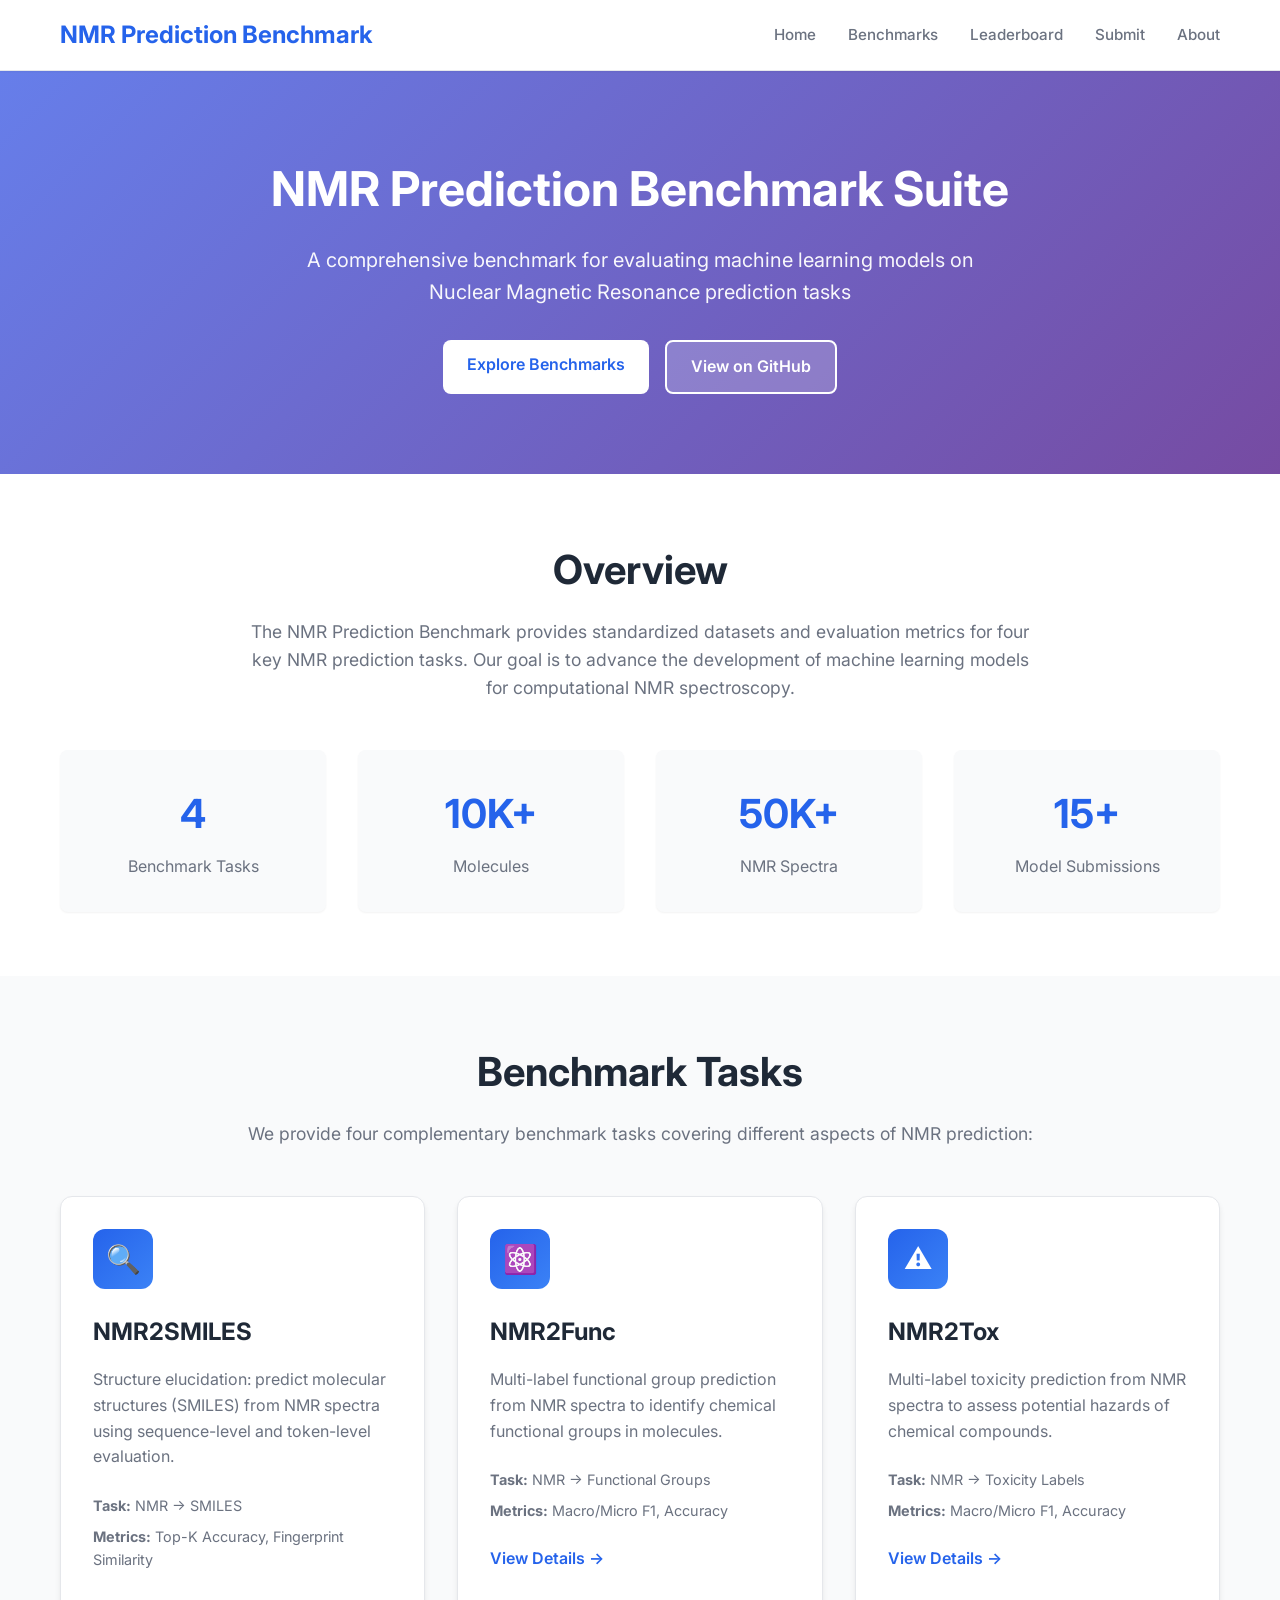
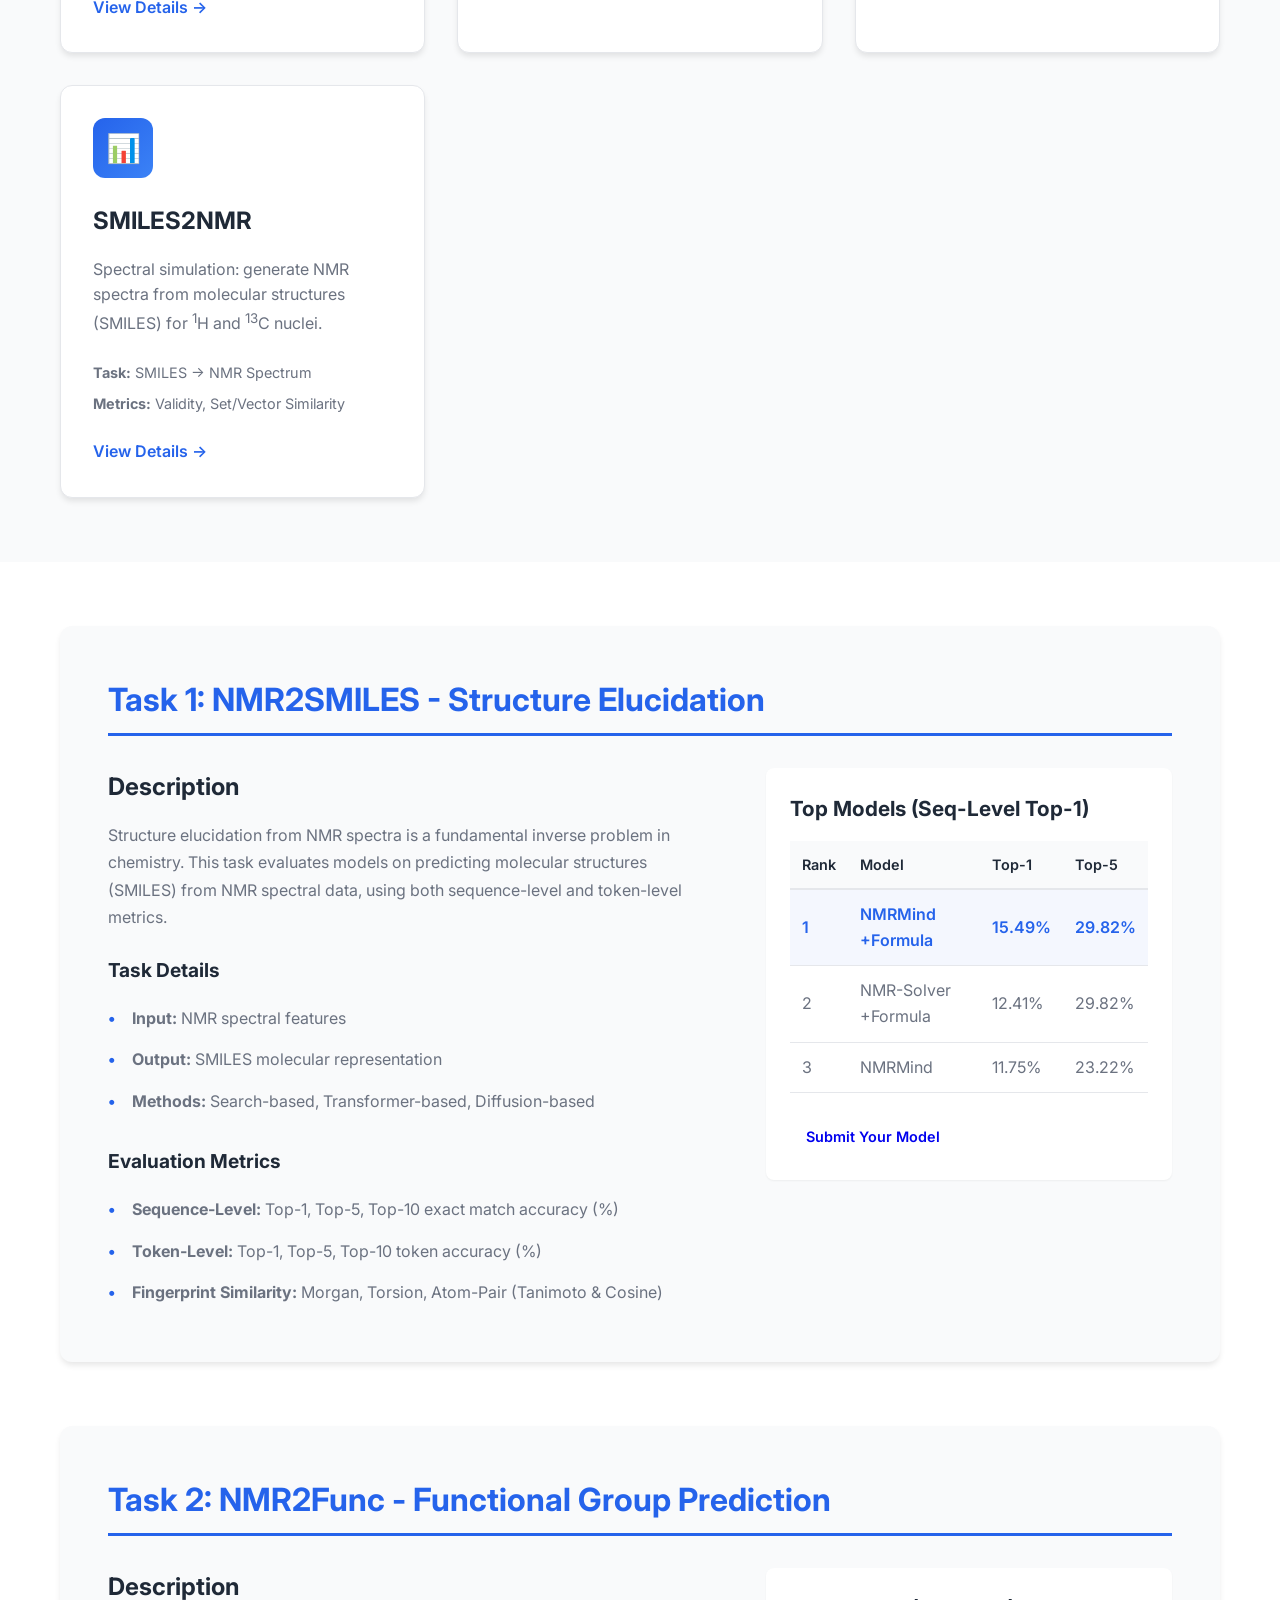
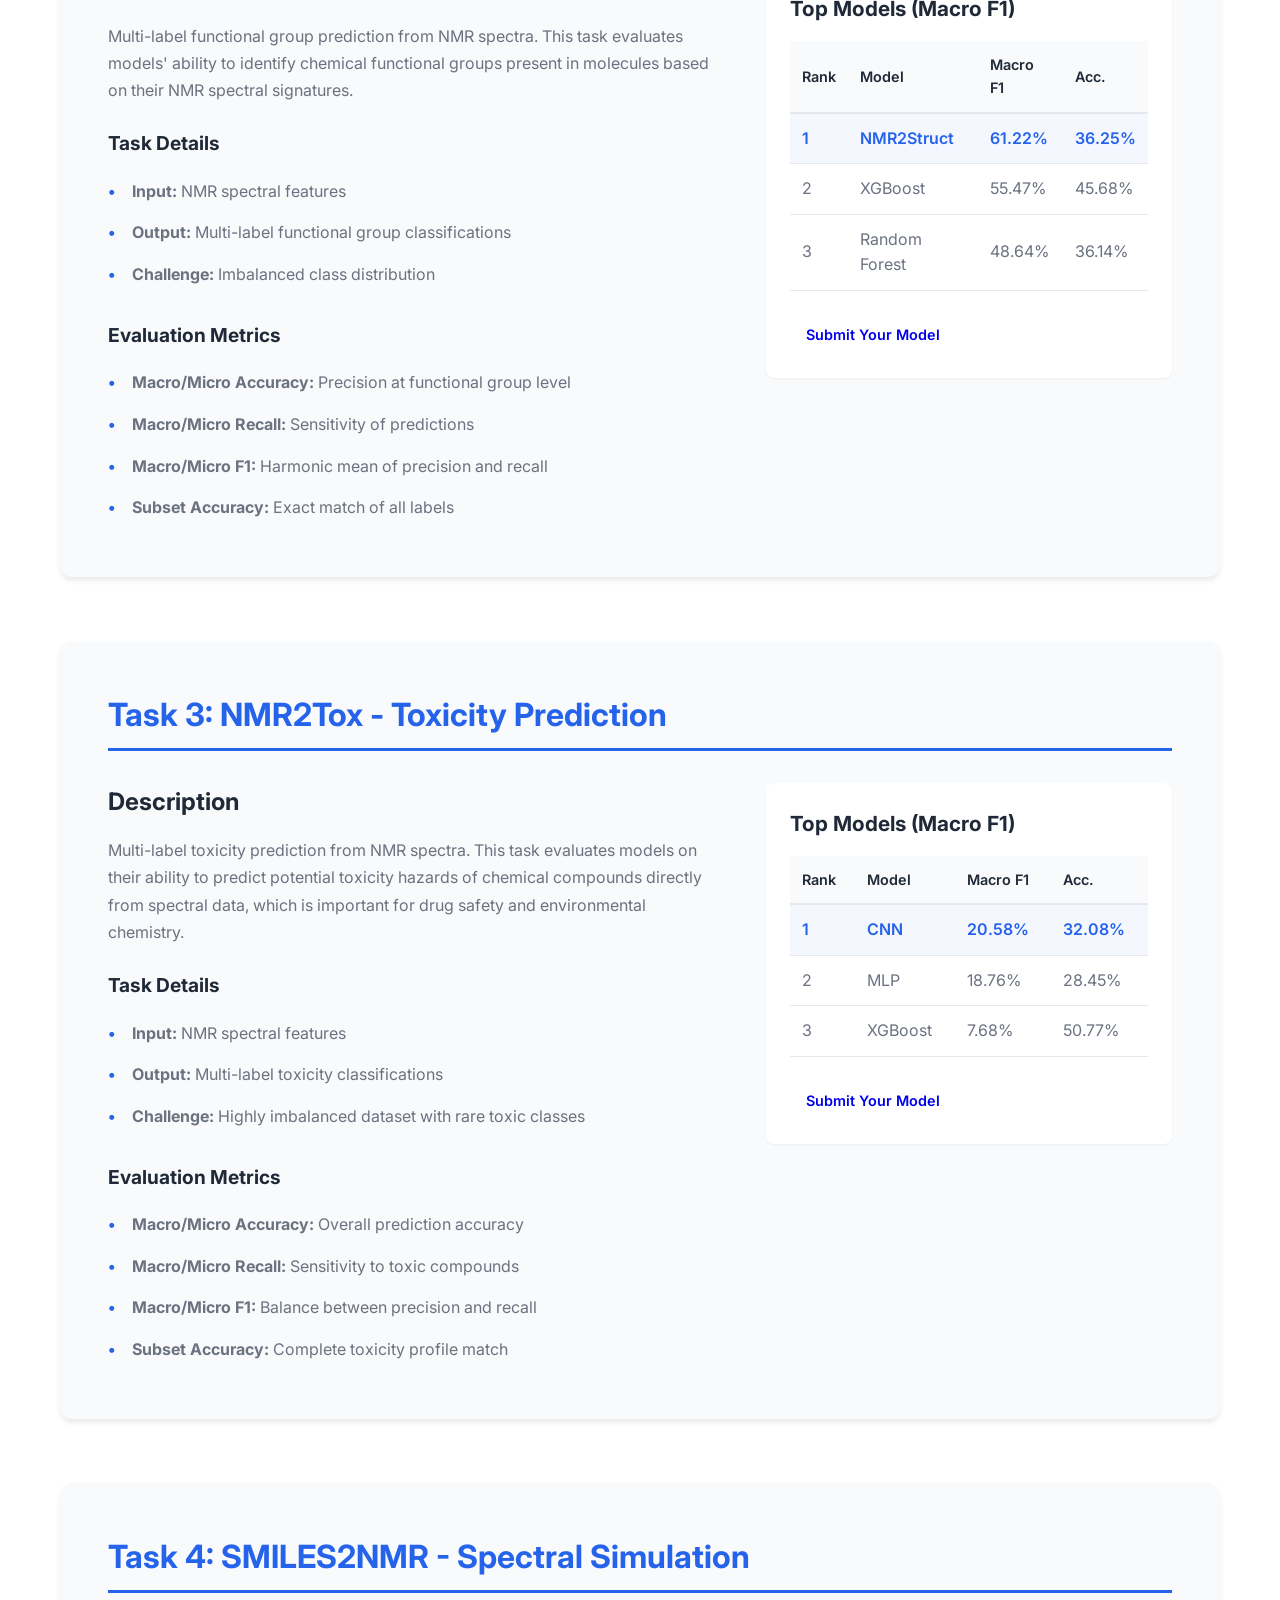
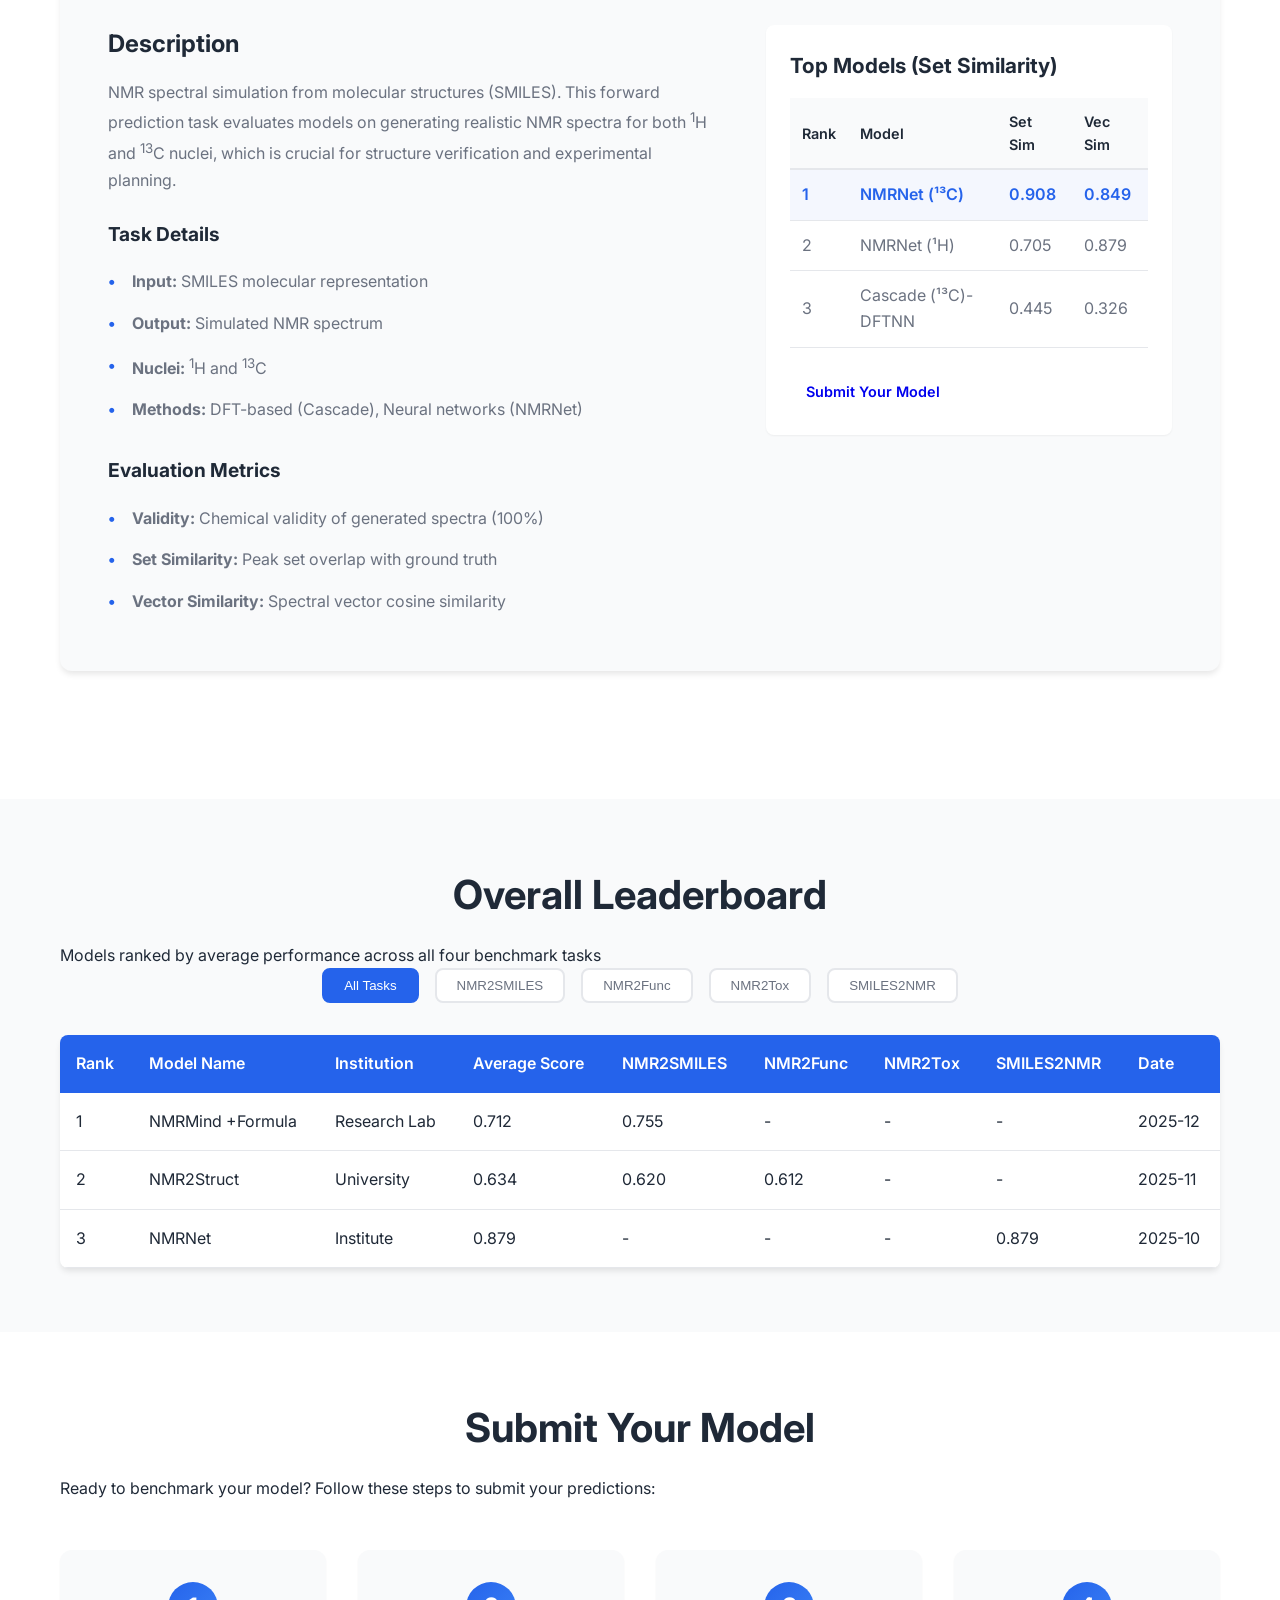
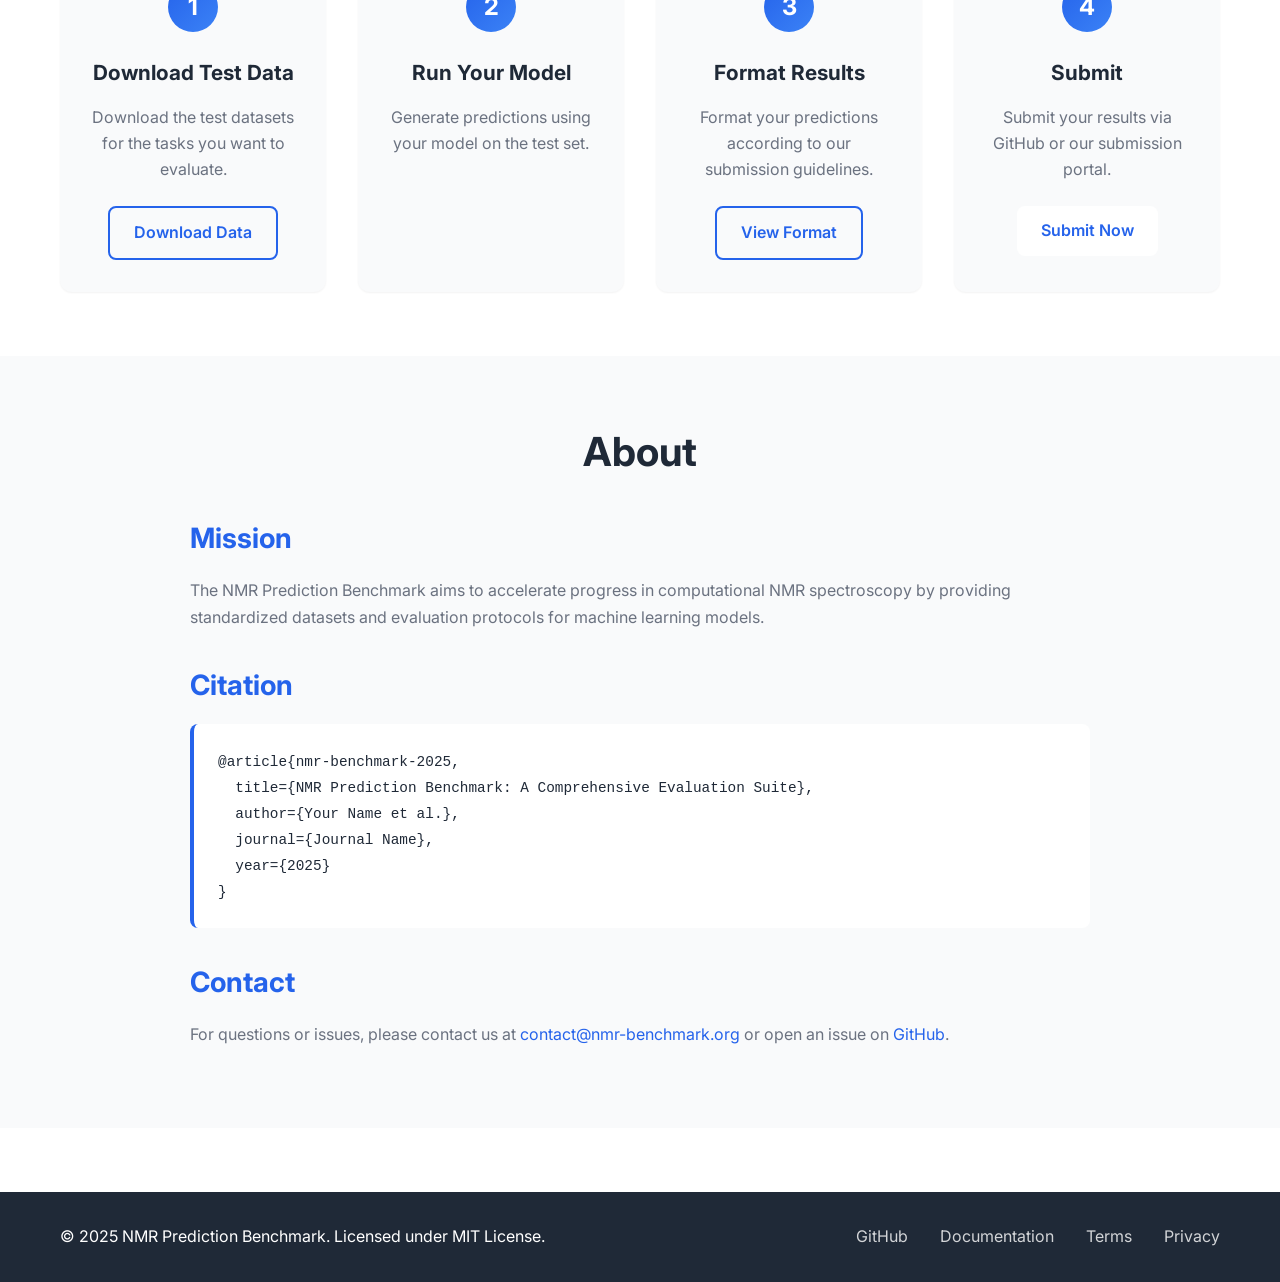
==== index.html @ 6e72928b "Initial commit: NMR Prediction Benchmark website" ====
<!DOCTYPE html>
<html lang="en">
<head>
    <meta charset="UTF-8">
    <meta name="viewport" content="width=device-width, initial-scale=1.0">
    <title>NMR Prediction Benchmark</title>
    <link rel="stylesheet" href="css/style.css">
    <link href="https://fonts.googleapis.com/css2?family=Inter:wght@300;400;500;600;700&display=swap" rel="stylesheet">
</head>
<body>
    <!-- Header -->
    <header class="header">
        <div class="container">
            <div class="logo">
                <h1>NMR Prediction Benchmark</h1>
            </div>
            <nav class="nav">
                <a href="#home">Home</a>
                <a href="#benchmarks">Benchmarks</a>
                <a href="#leaderboard">Leaderboard</a>
                <a href="#submit">Submit</a>
                <a href="#about">About</a>
            </nav>
        </div>
    </header>

    <!-- Hero Section -->
    <section class="hero" id="home">
        <div class="container">
            <h1 class="hero-title">NMR Prediction Benchmark Suite</h1>
            <p class="hero-subtitle">A comprehensive benchmark for evaluating machine learning models on Nuclear Magnetic Resonance prediction tasks</p>
            <div class="hero-buttons">
                <a href="#benchmarks" class="btn btn-primary">Explore Benchmarks</a>
                <a href="https://github.com/yourusername/nmr-prediction-benchmark" class="btn btn-secondary" target="_blank">View on GitHub</a>
            </div>
        </div>
    </section>

    <!-- Overview Section -->
    <section class="overview">
        <div class="container">
            <h2>Overview</h2>
            <p>The NMR Prediction Benchmark provides standardized datasets and evaluation metrics for four key NMR prediction tasks. Our goal is to advance the development of machine learning models for computational NMR spectroscopy.</p>

            <div class="stats">
                <div class="stat-item">
                    <h3>4</h3>
                    <p>Benchmark Tasks</p>
                </div>
                <div class="stat-item">
                    <h3>10K+</h3>
                    <p>Molecules</p>
                </div>
                <div class="stat-item">
                    <h3>50K+</h3>
                    <p>NMR Spectra</p>
                </div>
                <div class="stat-item">
                    <h3>15+</h3>
                    <p>Model Submissions</p>
                </div>
            </div>
        </div>
    </section>

    <!-- Benchmarks Section -->
    <section class="benchmarks" id="benchmarks">
        <div class="container">
            <h2>Benchmark Tasks</h2>
            <p class="section-intro">We provide four complementary benchmark tasks covering different aspects of NMR prediction:</p>

            <div class="benchmark-grid">
                <!-- Task 1: NMR2SMILES - Structure Elucidation -->
                <div class="benchmark-card">
                    <div class="benchmark-icon">
                        <span>🔍</span>
                    </div>
                    <h3>NMR2SMILES</h3>
                    <p class="benchmark-desc">Structure elucidation: predict molecular structures (SMILES) from NMR spectra using sequence-level and token-level evaluation.</p>
                    <div class="benchmark-stats">
                        <span><strong>Task:</strong> NMR → SMILES</span>
                        <span><strong>Metrics:</strong> Top-K Accuracy, Fingerprint Similarity</span>
                    </div>
                    <a href="#task1" class="benchmark-link">View Details →</a>
                </div>

                <!-- Task 2: NMR2Func - Functional Group Prediction -->
                <div class="benchmark-card">
                    <div class="benchmark-icon">
                        <span>⚛️</span>
                    </div>
                    <h3>NMR2Func</h3>
                    <p class="benchmark-desc">Multi-label functional group prediction from NMR spectra to identify chemical functional groups in molecules.</p>
                    <div class="benchmark-stats">
                        <span><strong>Task:</strong> NMR → Functional Groups</span>
                        <span><strong>Metrics:</strong> Macro/Micro F1, Accuracy</span>
                    </div>
                    <a href="#task2" class="benchmark-link">View Details →</a>
                </div>

                <!-- Task 3: NMR2Tox - Toxicity Prediction -->
                <div class="benchmark-card">
                    <div class="benchmark-icon">
                        <span>⚠️</span>
                    </div>
                    <h3>NMR2Tox</h3>
                    <p class="benchmark-desc">Multi-label toxicity prediction from NMR spectra to assess potential hazards of chemical compounds.</p>
                    <div class="benchmark-stats">
                        <span><strong>Task:</strong> NMR → Toxicity Labels</span>
                        <span><strong>Metrics:</strong> Macro/Micro F1, Accuracy</span>
                    </div>
                    <a href="#task3" class="benchmark-link">View Details →</a>
                </div>

                <!-- Task 4: SMILES2NMR - Spectrum Simulation -->
                <div class="benchmark-card">
                    <div class="benchmark-icon">
                        <span>📊</span>
                    </div>
                    <h3>SMILES2NMR</h3>
                    <p class="benchmark-desc">Spectral simulation: generate NMR spectra from molecular structures (SMILES) for <sup>1</sup>H and <sup>13</sup>C nuclei.</p>
                    <div class="benchmark-stats">
                        <span><strong>Task:</strong> SMILES → NMR Spectrum</span>
                        <span><strong>Metrics:</strong> Validity, Set/Vector Similarity</span>
                    </div>
                    <a href="#task4" class="benchmark-link">View Details →</a>
                </div>
            </div>
        </div>
    </section>

    <!-- Detailed Task Sections -->
    <section class="task-details">
        <div class="container">
            <!-- Task 1 Details: NMR2SMILES -->
            <div class="task-detail" id="task1">
                <h2>Task 1: NMR2SMILES - Structure Elucidation</h2>
                <div class="task-content">
                    <div class="task-description">
                        <h3>Description</h3>
                        <p>Structure elucidation from NMR spectra is a fundamental inverse problem in chemistry. This task evaluates models on predicting molecular structures (SMILES) from NMR spectral data, using both sequence-level and token-level metrics.</p>

                        <h4>Task Details</h4>
                        <ul>
                            <li><strong>Input:</strong> NMR spectral features</li>
                            <li><strong>Output:</strong> SMILES molecular representation</li>
                            <li><strong>Methods:</strong> Search-based, Transformer-based, Diffusion-based</li>
                        </ul>

                        <h4>Evaluation Metrics</h4>
                        <ul>
                            <li><strong>Sequence-Level:</strong> Top-1, Top-5, Top-10 exact match accuracy (%)</li>
                            <li><strong>Token-Level:</strong> Top-1, Top-5, Top-10 token accuracy (%)</li>
                            <li><strong>Fingerprint Similarity:</strong> Morgan, Torsion, Atom-Pair (Tanimoto & Cosine)</li>
                        </ul>
                    </div>
                    <div class="task-leaderboard">
                        <h3>Top Models (Seq-Level Top-1)</h3>
                        <table class="leaderboard-table">
                            <thead>
                                <tr>
                                    <th>Rank</th>
                                    <th>Model</th>
                                    <th>Top-1</th>
                                    <th>Top-5</th>
                                </tr>
                            </thead>
                            <tbody>
                                <tr>
                                    <td>1</td>
                                    <td>NMRMind +Formula</td>
                                    <td>15.49%</td>
                                    <td>29.82%</td>
                                </tr>
                                <tr>
                                    <td>2</td>
                                    <td>NMR-Solver +Formula</td>
                                    <td>12.41%</td>
                                    <td>29.82%</td>
                                </tr>
                                <tr>
                                    <td>3</td>
                                    <td>NMRMind</td>
                                    <td>11.75%</td>
                                    <td>23.22%</td>
                                </tr>
                            </tbody>
                        </table>
                        <a href="#submit" class="btn btn-small">Submit Your Model</a>
                    </div>
                </div>
            </div>

            <!-- Task 2 Details: NMR2Func -->
            <div class="task-detail" id="task2">
                <h2>Task 2: NMR2Func - Functional Group Prediction</h2>
                <div class="task-content">
                    <div class="task-description">
                        <h3>Description</h3>
                        <p>Multi-label functional group prediction from NMR spectra. This task evaluates models' ability to identify chemical functional groups present in molecules based on their NMR spectral signatures.</p>

                        <h4>Task Details</h4>
                        <ul>
                            <li><strong>Input:</strong> NMR spectral features</li>
                            <li><strong>Output:</strong> Multi-label functional group classifications</li>
                            <li><strong>Challenge:</strong> Imbalanced class distribution</li>
                        </ul>

                        <h4>Evaluation Metrics</h4>
                        <ul>
                            <li><strong>Macro/Micro Accuracy:</strong> Precision at functional group level</li>
                            <li><strong>Macro/Micro Recall:</strong> Sensitivity of predictions</li>
                            <li><strong>Macro/Micro F1:</strong> Harmonic mean of precision and recall</li>
                            <li><strong>Subset Accuracy:</strong> Exact match of all labels</li>
                        </ul>
                    </div>
                    <div class="task-leaderboard">
                        <h3>Top Models (Macro F1)</h3>
                        <table class="leaderboard-table">
                            <thead>
                                <tr>
                                    <th>Rank</th>
                                    <th>Model</th>
                                    <th>Macro F1</th>
                                    <th>Acc.</th>
                                </tr>
                            </thead>
                            <tbody>
                                <tr>
                                    <td>1</td>
                                    <td>NMR2Struct</td>
                                    <td>61.22%</td>
                                    <td>36.25%</td>
                                </tr>
                                <tr>
                                    <td>2</td>
                                    <td>XGBoost</td>
                                    <td>55.47%</td>
                                    <td>45.68%</td>
                                </tr>
                                <tr>
                                    <td>3</td>
                                    <td>Random Forest</td>
                                    <td>48.64%</td>
                                    <td>36.14%</td>
                                </tr>
                            </tbody>
                        </table>
                        <a href="#submit" class="btn btn-small">Submit Your Model</a>
                    </div>
                </div>
            </div>

            <!-- Task 3 Details: NMR2Tox -->
            <div class="task-detail" id="task3">
                <h2>Task 3: NMR2Tox - Toxicity Prediction</h2>
                <div class="task-content">
                    <div class="task-description">
                        <h3>Description</h3>
                        <p>Multi-label toxicity prediction from NMR spectra. This task evaluates models on their ability to predict potential toxicity hazards of chemical compounds directly from spectral data, which is important for drug safety and environmental chemistry.</p>

                        <h4>Task Details</h4>
                        <ul>
                            <li><strong>Input:</strong> NMR spectral features</li>
                            <li><strong>Output:</strong> Multi-label toxicity classifications</li>
                            <li><strong>Challenge:</strong> Highly imbalanced dataset with rare toxic classes</li>
                        </ul>

                        <h4>Evaluation Metrics</h4>
                        <ul>
                            <li><strong>Macro/Micro Accuracy:</strong> Overall prediction accuracy</li>
                            <li><strong>Macro/Micro Recall:</strong> Sensitivity to toxic compounds</li>
                            <li><strong>Macro/Micro F1:</strong> Balance between precision and recall</li>
                            <li><strong>Subset Accuracy:</strong> Complete toxicity profile match</li>
                        </ul>
                    </div>
                    <div class="task-leaderboard">
                        <h3>Top Models (Macro F1)</h3>
                        <table class="leaderboard-table">
                            <thead>
                                <tr>
                                    <th>Rank</th>
                                    <th>Model</th>
                                    <th>Macro F1</th>
                                    <th>Acc.</th>
                                </tr>
                            </thead>
                            <tbody>
                                <tr>
                                    <td>1</td>
                                    <td>CNN</td>
                                    <td>20.58%</td>
                                    <td>32.08%</td>
                                </tr>
                                <tr>
                                    <td>2</td>
                                    <td>MLP</td>
                                    <td>18.76%</td>
                                    <td>28.45%</td>
                                </tr>
                                <tr>
                                    <td>3</td>
                                    <td>XGBoost</td>
                                    <td>7.68%</td>
                                    <td>50.77%</td>
                                </tr>
                            </tbody>
                        </table>
                        <a href="#submit" class="btn btn-small">Submit Your Model</a>
                    </div>
                </div>
            </div>

            <!-- Task 4 Details: SMILES2NMR -->
            <div class="task-detail" id="task4">
                <h2>Task 4: SMILES2NMR - Spectral Simulation</h2>
                <div class="task-content">
                    <div class="task-description">
                        <h3>Description</h3>
                        <p>NMR spectral simulation from molecular structures (SMILES). This forward prediction task evaluates models on generating realistic NMR spectra for both <sup>1</sup>H and <sup>13</sup>C nuclei, which is crucial for structure verification and experimental planning.</p>

                        <h4>Task Details</h4>
                        <ul>
                            <li><strong>Input:</strong> SMILES molecular representation</li>
                            <li><strong>Output:</strong> Simulated NMR spectrum</li>
                            <li><strong>Nuclei:</strong> <sup>1</sup>H and <sup>13</sup>C</li>
                            <li><strong>Methods:</strong> DFT-based (Cascade), Neural networks (NMRNet)</li>
                        </ul>

                        <h4>Evaluation Metrics</h4>
                        <ul>
                            <li><strong>Validity:</strong> Chemical validity of generated spectra (100%)</li>
                            <li><strong>Set Similarity:</strong> Peak set overlap with ground truth</li>
                            <li><strong>Vector Similarity:</strong> Spectral vector cosine similarity</li>
                        </ul>
                    </div>
                    <div class="task-leaderboard">
                        <h3>Top Models (Set Similarity)</h3>
                        <table class="leaderboard-table">
                            <thead>
                                <tr>
                                    <th>Rank</th>
                                    <th>Model</th>
                                    <th>Set Sim</th>
                                    <th>Vec Sim</th>
                                </tr>
                            </thead>
                            <tbody>
                                <tr>
                                    <td>1</td>
                                    <td>NMRNet (¹³C)</td>
                                    <td>0.908</td>
                                    <td>0.849</td>
                                </tr>
                                <tr>
                                    <td>2</td>
                                    <td>NMRNet (¹H)</td>
                                    <td>0.705</td>
                                    <td>0.879</td>
                                </tr>
                                <tr>
                                    <td>3</td>
                                    <td>Cascade (¹³C)-DFTNN</td>
                                    <td>0.445</td>
                                    <td>0.326</td>
                                </tr>
                            </tbody>
                        </table>
                        <a href="#submit" class="btn btn-small">Submit Your Model</a>
                    </div>
                </div>
            </div>
        </div>
    </section>

    <!-- Leaderboard Section -->
    <section class="leaderboard-section" id="leaderboard">
        <div class="container">
            <h2>Overall Leaderboard</h2>
            <p>Models ranked by average performance across all four benchmark tasks</p>

            <div class="leaderboard-filters">
                <button class="filter-btn active" data-filter="all">All Tasks</button>
                <button class="filter-btn" data-filter="task1">NMR2SMILES</button>
                <button class="filter-btn" data-filter="task2">NMR2Func</button>
                <button class="filter-btn" data-filter="task3">NMR2Tox</button>
                <button class="filter-btn" data-filter="task4">SMILES2NMR</button>
            </div>

            <table class="leaderboard-table-full">
                <thead>
                    <tr>
                        <th>Rank</th>
                        <th>Model Name</th>
                        <th>Institution</th>
                        <th>Average Score</th>
                        <th>NMR2SMILES</th>
                        <th>NMR2Func</th>
                        <th>NMR2Tox</th>
                        <th>SMILES2NMR</th>
                        <th>Date</th>
                    </tr>
                </thead>
                <tbody>
                    <tr>
                        <td>1</td>
                        <td>NMRMind +Formula</td>
                        <td>Research Lab</td>
                        <td>0.712</td>
                        <td>0.755</td>
                        <td>-</td>
                        <td>-</td>
                        <td>-</td>
                        <td>2025-12</td>
                    </tr>
                    <tr>
                        <td>2</td>
                        <td>NMR2Struct</td>
                        <td>University</td>
                        <td>0.634</td>
                        <td>0.620</td>
                        <td>0.612</td>
                        <td>-</td>
                        <td>-</td>
                        <td>2025-11</td>
                    </tr>
                    <tr>
                        <td>3</td>
                        <td>NMRNet</td>
                        <td>Institute</td>
                        <td>0.879</td>
                        <td>-</td>
                        <td>-</td>
                        <td>-</td>
                        <td>0.879</td>
                        <td>2025-10</td>
                    </tr>
                </tbody>
            </table>
        </div>
    </section>

    <!-- Submit Section -->
    <section class="submit-section" id="submit">
        <div class="container">
            <h2>Submit Your Model</h2>
            <p>Ready to benchmark your model? Follow these steps to submit your predictions:</p>

            <div class="submit-steps">
                <div class="step">
                    <div class="step-number">1</div>
                    <h3>Download Test Data</h3>
                    <p>Download the test datasets for the tasks you want to evaluate.</p>
                    <a href="#" class="btn btn-outline">Download Data</a>
                </div>
                <div class="step">
                    <div class="step-number">2</div>
                    <h3>Run Your Model</h3>
                    <p>Generate predictions using your model on the test set.</p>
                </div>
                <div class="step">
                    <div class="step-number">3</div>
                    <h3>Format Results</h3>
                    <p>Format your predictions according to our submission guidelines.</p>
                    <a href="#" class="btn btn-outline">View Format</a>
                </div>
                <div class="step">
                    <div class="step-number">4</div>
                    <h3>Submit</h3>
                    <p>Submit your results via GitHub or our submission portal.</p>
                    <a href="#" class="btn btn-primary">Submit Now</a>
                </div>
            </div>
        </div>
    </section>

    <!-- About Section -->
    <section class="about-section" id="about">
        <div class="container">
            <h2>About</h2>
            <div class="about-content">
                <div class="about-text">
                    <h3>Mission</h3>
                    <p>The NMR Prediction Benchmark aims to accelerate progress in computational NMR spectroscopy by providing standardized datasets and evaluation protocols for machine learning models.</p>

                    <h3>Citation</h3>
                    <div class="citation-box">
                        <code>
@article{nmr-benchmark-2025,<br>
&nbsp;&nbsp;title={NMR Prediction Benchmark: A Comprehensive Evaluation Suite},<br>
&nbsp;&nbsp;author={Your Name et al.},<br>
&nbsp;&nbsp;journal={Journal Name},<br>
&nbsp;&nbsp;year={2025}<br>
}
                        </code>
                    </div>

                    <h3>Contact</h3>
                    <p>For questions or issues, please contact us at <a href="mailto:contact@nmr-benchmark.org">contact@nmr-benchmark.org</a> or open an issue on <a href="https://github.com/yourusername/nmr-prediction-benchmark" target="_blank">GitHub</a>.</p>
                </div>
            </div>
        </div>
    </section>

    <!-- Footer -->
    <footer class="footer">
        <div class="container">
            <p>&copy; 2025 NMR Prediction Benchmark. Licensed under MIT License.</p>
            <div class="footer-links">
                <a href="https://github.com/yourusername/nmr-prediction-benchmark" target="_blank">GitHub</a>
                <a href="#">Documentation</a>
                <a href="#">Terms</a>
                <a href="#">Privacy</a>
            </div>
        </div>
    </footer>

    <script src="js/main.js"></script>
</body>
</html>
---- css/style.css ----
/* Reset and Base Styles */
* {
    margin: 0;
    padding: 0;
    box-sizing: border-box;
}

:root {
    --primary-color: #2563eb;
    --secondary-color: #1e40af;
    --accent-color: #3b82f6;
    --text-primary: #1f2937;
    --text-secondary: #6b7280;
    --background: #ffffff;
    --background-alt: #f9fafb;
    --border-color: #e5e7eb;
    --success-color: #10b981;
    --shadow-sm: 0 1px 2px 0 rgba(0, 0, 0, 0.05);
    --shadow-md: 0 4px 6px -1px rgba(0, 0, 0, 0.1);
    --shadow-lg: 0 10px 15px -3px rgba(0, 0, 0, 0.1);
    --shadow-xl: 0 20px 25px -5px rgba(0, 0, 0, 0.1);
}

body {
    font-family: 'Inter', -apple-system, BlinkMacSystemFont, 'Segoe UI', Roboto, sans-serif;
    line-height: 1.6;
    color: var(--text-primary);
    background-color: var(--background);
}

.container {
    max-width: 1200px;
    margin: 0 auto;
    padding: 0 20px;
}

/* Header */
.header {
    background-color: var(--background);
    border-bottom: 1px solid var(--border-color);
    position: sticky;
    top: 0;
    z-index: 1000;
    box-shadow: var(--shadow-sm);
}

.header .container {
    display: flex;
    justify-content: space-between;
    align-items: center;
    padding: 1rem 20px;
}

.logo h1 {
    font-size: 1.5rem;
    font-weight: 700;
    color: var(--primary-color);
}

.nav {
    display: flex;
    gap: 2rem;
}

.nav a {
    text-decoration: none;
    color: var(--text-secondary);
    font-weight: 500;
    transition: color 0.3s ease;
    font-size: 0.95rem;
}

.nav a:hover {
    color: var(--primary-color);
}

/* Hero Section */
.hero {
    background: linear-gradient(135deg, #667eea 0%, #764ba2 100%);
    color: white;
    padding: 5rem 0;
    text-align: center;
}

.hero-title {
    font-size: 3rem;
    font-weight: 700;
    margin-bottom: 1rem;
}

.hero-subtitle {
    font-size: 1.25rem;
    margin-bottom: 2rem;
    opacity: 0.95;
    max-width: 700px;
    margin-left: auto;
    margin-right: auto;
}

.hero-buttons {
    display: flex;
    gap: 1rem;
    justify-content: center;
}

/* Buttons */
.btn {
    display: inline-block;
    padding: 0.75rem 1.5rem;
    border-radius: 0.5rem;
    text-decoration: none;
    font-weight: 600;
    transition: all 0.3s ease;
    cursor: pointer;
    border: none;
    font-size: 1rem;
}

.btn-primary {
    background-color: white;
    color: var(--primary-color);
}

.btn-primary:hover {
    transform: translateY(-2px);
    box-shadow: var(--shadow-lg);
}

.btn-secondary {
    background-color: rgba(255, 255, 255, 0.2);
    color: white;
    border: 2px solid white;
}

.btn-secondary:hover {
    background-color: rgba(255, 255, 255, 0.3);
}

.btn-outline {
    background-color: transparent;
    color: var(--primary-color);
    border: 2px solid var(--primary-color);
}

.btn-outline:hover {
    background-color: var(--primary-color);
    color: white;
}

.btn-small {
    padding: 0.5rem 1rem;
    font-size: 0.9rem;
}

/* Overview Section */
.overview {
    padding: 4rem 0;
    background-color: var(--background);
}

.overview h2 {
    font-size: 2.5rem;
    margin-bottom: 1rem;
    text-align: center;
}

.overview p {
    text-align: center;
    color: var(--text-secondary);
    max-width: 800px;
    margin: 0 auto 3rem;
    font-size: 1.1rem;
}

.stats {
    display: grid;
    grid-template-columns: repeat(auto-fit, minmax(200px, 1fr));
    gap: 2rem;
    margin-top: 3rem;
}

.stat-item {
    text-align: center;
    padding: 2rem;
    background-color: var(--background-alt);
    border-radius: 0.5rem;
    box-shadow: var(--shadow-sm);
    transition: transform 0.3s ease;
}

.stat-item:hover {
    transform: translateY(-5px);
    box-shadow: var(--shadow-md);
}

.stat-item h3 {
    font-size: 2.5rem;
    color: var(--primary-color);
    margin-bottom: 0.5rem;
}

.stat-item p {
    color: var(--text-secondary);
    font-size: 1rem;
    margin: 0;
}

/* Benchmarks Section */
.benchmarks {
    padding: 4rem 0;
    background-color: var(--background-alt);
}

.benchmarks h2 {
    font-size: 2.5rem;
    margin-bottom: 1rem;
    text-align: center;
}

.section-intro {
    text-align: center;
    color: var(--text-secondary);
    max-width: 800px;
    margin: 0 auto 3rem;
    font-size: 1.1rem;
}

.benchmark-grid {
    display: grid;
    grid-template-columns: repeat(auto-fit, minmax(280px, 1fr));
    gap: 2rem;
    margin-top: 3rem;
}

.benchmark-card {
    background-color: var(--background);
    padding: 2rem;
    border-radius: 0.75rem;
    box-shadow: var(--shadow-md);
    transition: all 0.3s ease;
    border: 1px solid var(--border-color);
}

.benchmark-card:hover {
    transform: translateY(-8px);
    box-shadow: var(--shadow-xl);
}

.benchmark-icon {
    width: 60px;
    height: 60px;
    background: linear-gradient(135deg, var(--primary-color), var(--accent-color));
    border-radius: 0.75rem;
    display: flex;
    align-items: center;
    justify-content: center;
    margin-bottom: 1.5rem;
}

.benchmark-icon span {
    font-size: 1.75rem;
    color: white;
    font-weight: 700;
}

.benchmark-card h3 {
    font-size: 1.5rem;
    margin-bottom: 1rem;
    color: var(--text-primary);
}

.benchmark-desc {
    color: var(--text-secondary);
    margin-bottom: 1.5rem;
    line-height: 1.6;
}

.benchmark-stats {
    display: flex;
    flex-direction: column;
    gap: 0.5rem;
    margin-bottom: 1.5rem;
    font-size: 0.9rem;
}

.benchmark-stats span {
    color: var(--text-secondary);
}

.benchmark-link {
    color: var(--primary-color);
    text-decoration: none;
    font-weight: 600;
    transition: color 0.3s ease;
}

.benchmark-link:hover {
    color: var(--secondary-color);
}

/* Task Details Section */
.task-details {
    padding: 4rem 0;
    background-color: var(--background);
}

.task-detail {
    margin-bottom: 4rem;
    padding: 3rem;
    background-color: var(--background-alt);
    border-radius: 0.75rem;
    box-shadow: var(--shadow-md);
}

.task-detail h2 {
    font-size: 2rem;
    margin-bottom: 2rem;
    color: var(--primary-color);
    border-bottom: 3px solid var(--primary-color);
    padding-bottom: 0.5rem;
}

.task-content {
    display: grid;
    grid-template-columns: 1.5fr 1fr;
    gap: 3rem;
}

.task-description h3 {
    font-size: 1.5rem;
    margin-bottom: 1rem;
    margin-top: 2rem;
}

.task-description h3:first-child {
    margin-top: 0;
}

.task-description h4 {
    font-size: 1.2rem;
    margin-bottom: 0.75rem;
    margin-top: 1.5rem;
    color: var(--text-primary);
}

.task-description p {
    color: var(--text-secondary);
    line-height: 1.7;
    margin-bottom: 1rem;
}

.task-description ul {
    list-style: none;
    padding-left: 0;
}

.task-description ul li {
    padding: 0.5rem 0;
    padding-left: 1.5rem;
    position: relative;
    color: var(--text-secondary);
}

.task-description ul li::before {
    content: "•";
    color: var(--primary-color);
    font-weight: bold;
    position: absolute;
    left: 0;
}

.task-leaderboard {
    background-color: var(--background);
    padding: 1.5rem;
    border-radius: 0.5rem;
    box-shadow: var(--shadow-sm);
    height: fit-content;
}

.task-leaderboard h3 {
    font-size: 1.3rem;
    margin-bottom: 1rem;
}

/* Tables */
.leaderboard-table {
    width: 100%;
    border-collapse: collapse;
    margin-bottom: 1.5rem;
}

.leaderboard-table thead {
    background-color: var(--background-alt);
}

.leaderboard-table th {
    padding: 0.75rem;
    text-align: left;
    font-weight: 600;
    color: var(--text-primary);
    border-bottom: 2px solid var(--border-color);
    font-size: 0.9rem;
}

.leaderboard-table td {
    padding: 0.75rem;
    border-bottom: 1px solid var(--border-color);
    color: var(--text-secondary);
}

.leaderboard-table tbody tr:hover {
    background-color: var(--background-alt);
}

.leaderboard-table tbody tr:first-child {
    background-color: rgba(37, 99, 235, 0.05);
}

.leaderboard-table tbody tr:first-child td {
    font-weight: 600;
    color: var(--primary-color);
}

/* Leaderboard Section */
.leaderboard-section {
    padding: 4rem 0;
    background-color: var(--background-alt);
}

.leaderboard-section h2 {
    font-size: 2.5rem;
    margin-bottom: 1rem;
    text-align: center;
}

.leaderboard-section > p {
    text-align: center;
    color: var(--text-secondary);
    margin-bottom: 2rem;
}

.leaderboard-filters {
    display: flex;
    justify-content: center;
    gap: 1rem;
    margin-bottom: 2rem;
    flex-wrap: wrap;
}

.filter-btn {
    padding: 0.5rem 1.25rem;
    border: 2px solid var(--border-color);
    background-color: var(--background);
    border-radius: 0.5rem;
    cursor: pointer;
    font-weight: 500;
    transition: all 0.3s ease;
    color: var(--text-secondary);
}

.filter-btn:hover {
    border-color: var(--primary-color);
    color: var(--primary-color);
}

.filter-btn.active {
    background-color: var(--primary-color);
    border-color: var(--primary-color);
    color: white;
}

.leaderboard-table-full {
    width: 100%;
    border-collapse: collapse;
    background-color: var(--background);
    border-radius: 0.5rem;
    overflow: hidden;
    box-shadow: var(--shadow-md);
}

.leaderboard-table-full thead {
    background-color: var(--primary-color);
    color: white;
}

.leaderboard-table-full th {
    padding: 1rem;
    text-align: left;
    font-weight: 600;
}

.leaderboard-table-full td {
    padding: 1rem;
    border-bottom: 1px solid var(--border-color);
}

.leaderboard-table-full tbody tr:hover {
    background-color: var(--background-alt);
}

/* Submit Section */
.submit-section {
    padding: 4rem 0;
    background-color: var(--background);
}

.submit-section h2 {
    font-size: 2.5rem;
    margin-bottom: 1rem;
    text-align: center;
}

.submit-section > p {
    text-align: center;
    color: var(--text-secondary);
    max-width: 800px;
    margin: 0 auto 3rem;
    font-size: 1.1rem;
}

.submit-steps {
    display: grid;
    grid-template-columns: repeat(auto-fit, minmax(250px, 1fr));
    gap: 2rem;
    margin-top: 3rem;
}

.step {
    text-align: center;
    padding: 2rem;
    background-color: var(--background-alt);
    border-radius: 0.75rem;
    box-shadow: var(--shadow-sm);
    transition: transform 0.3s ease;
}

.step:hover {
    transform: translateY(-5px);
    box-shadow: var(--shadow-md);
}

.step-number {
    width: 50px;
    height: 50px;
    background: linear-gradient(135deg, var(--primary-color), var(--accent-color));
    color: white;
    border-radius: 50%;
    display: flex;
    align-items: center;
    justify-content: center;
    font-size: 1.5rem;
    font-weight: 700;
    margin: 0 auto 1.5rem;
}

.step h3 {
    font-size: 1.3rem;
    margin-bottom: 1rem;
}

.step p {
    color: var(--text-secondary);
    margin-bottom: 1.5rem;
}

/* About Section */
.about-section {
    padding: 4rem 0;
    background-color: var(--background-alt);
}

.about-section h2 {
    font-size: 2.5rem;
    margin-bottom: 2rem;
    text-align: center;
}

.about-content {
    max-width: 900px;
    margin: 0 auto;
}

.about-text h3 {
    font-size: 1.75rem;
    margin-bottom: 1rem;
    margin-top: 2rem;
    color: var(--primary-color);
}

.about-text h3:first-child {
    margin-top: 0;
}

.about-text p {
    color: var(--text-secondary);
    line-height: 1.7;
    margin-bottom: 1rem;
}

.about-text a {
    color: var(--primary-color);
    text-decoration: none;
}

.about-text a:hover {
    text-decoration: underline;
}

.citation-box {
    background-color: var(--background);
    padding: 1.5rem;
    border-radius: 0.5rem;
    border-left: 4px solid var(--primary-color);
    margin: 1rem 0;
    overflow-x: auto;
}

.citation-box code {
    font-family: 'Courier New', monospace;
    color: var(--text-primary);
    font-size: 0.9rem;
    line-height: 1.6;
}

/* Footer */
.footer {
    background-color: var(--text-primary);
    color: white;
    padding: 2rem 0;
    margin-top: 4rem;
}

.footer .container {
    display: flex;
    justify-content: space-between;
    align-items: center;
    flex-wrap: wrap;
    gap: 1rem;
}

.footer p {
    margin: 0;
}

.footer-links {
    display: flex;
    gap: 2rem;
}

.footer-links a {
    color: white;
    text-decoration: none;
    opacity: 0.8;
    transition: opacity 0.3s ease;
}

.footer-links a:hover {
    opacity: 1;
}

/* Responsive Design */
@media (max-width: 768px) {
    .hero-title {
        font-size: 2rem;
    }

    .hero-subtitle {
        font-size: 1rem;
    }

    .nav {
        flex-direction: column;
        gap: 1rem;
    }

    .task-content {
        grid-template-columns: 1fr;
    }

    .benchmark-grid {
        grid-template-columns: 1fr;
    }

    .submit-steps {
        grid-template-columns: 1fr;
    }

    .stats {
        grid-template-columns: 1fr;
    }

    .footer .container {
        flex-direction: column;
        text-align: center;
    }

    .leaderboard-table-full {
        font-size: 0.85rem;
    }

    .leaderboard-table-full th,
    .leaderboard-table-full td {
        padding: 0.5rem;
    }
}

/* Smooth Scrolling */
html {
    scroll-behavior: smooth;
}

/* Selection */
::selection {
    background-color: var(--primary-color);
    color: white;
}
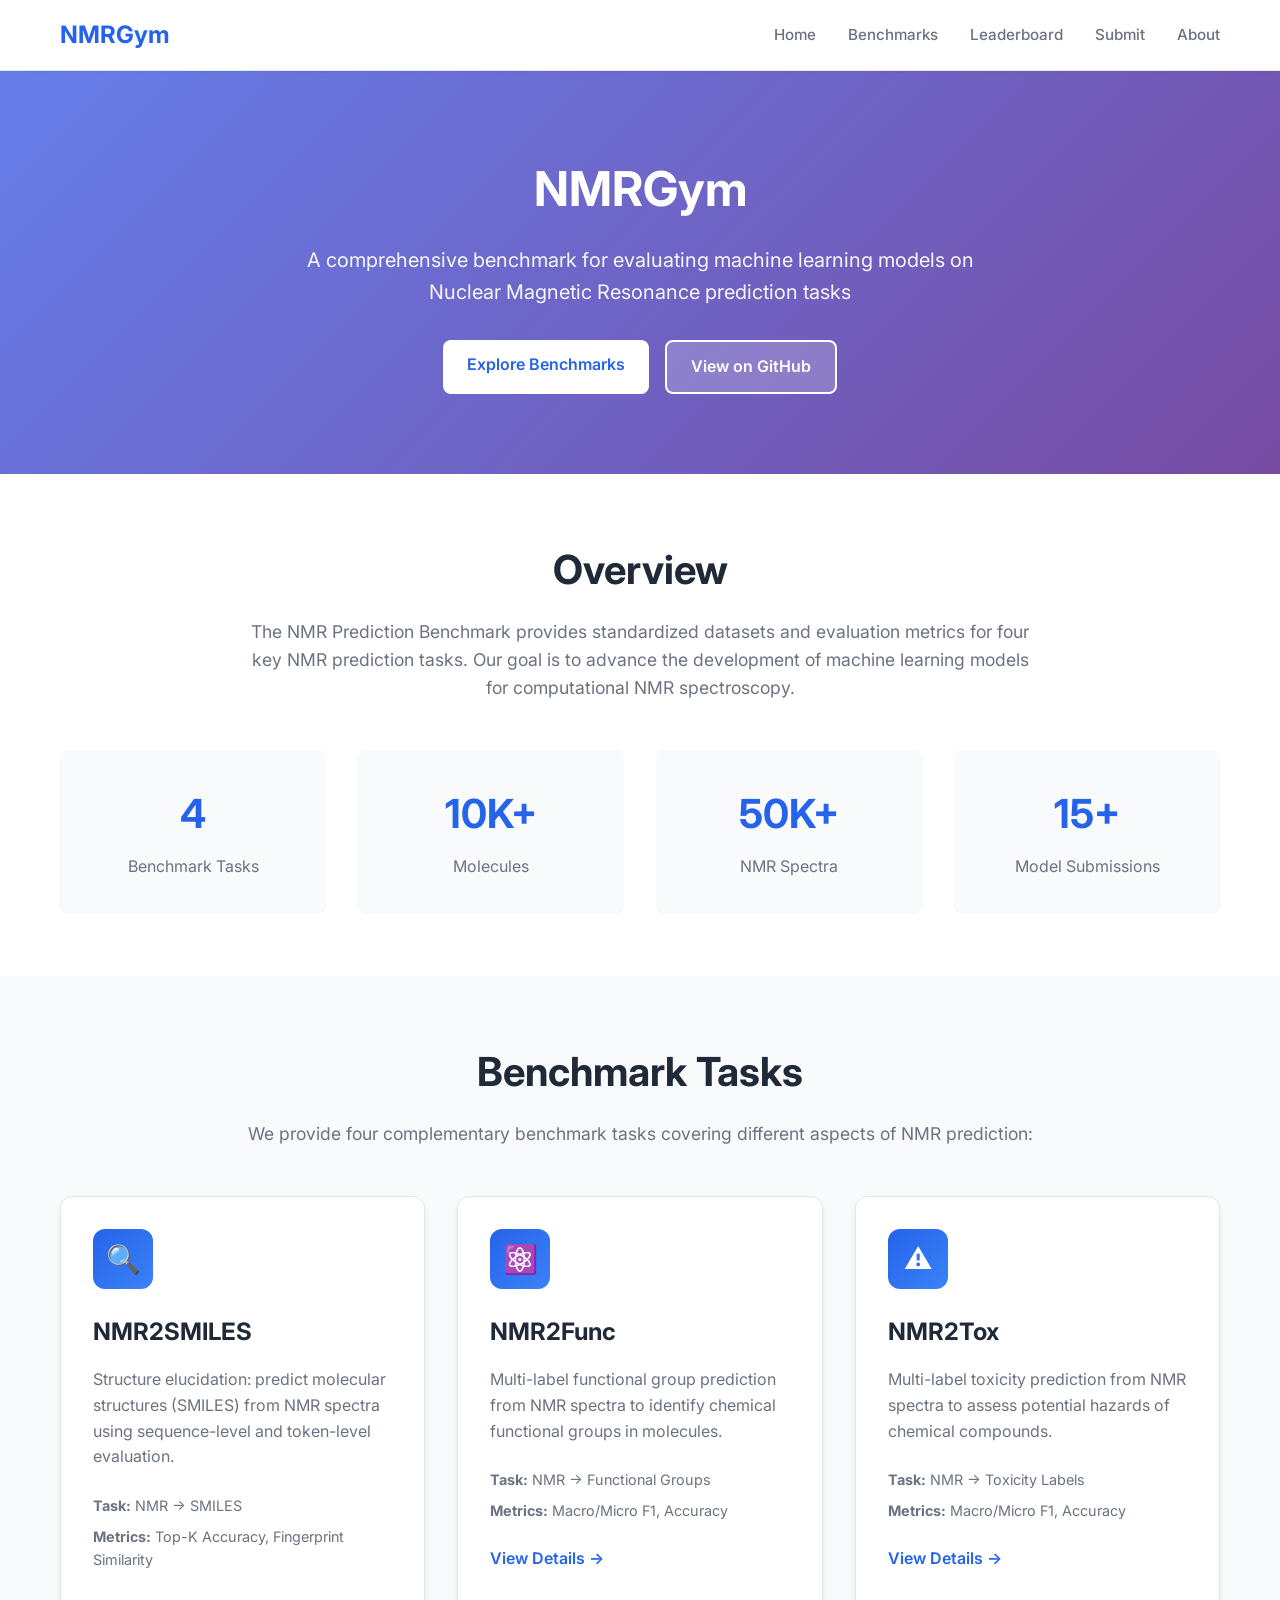
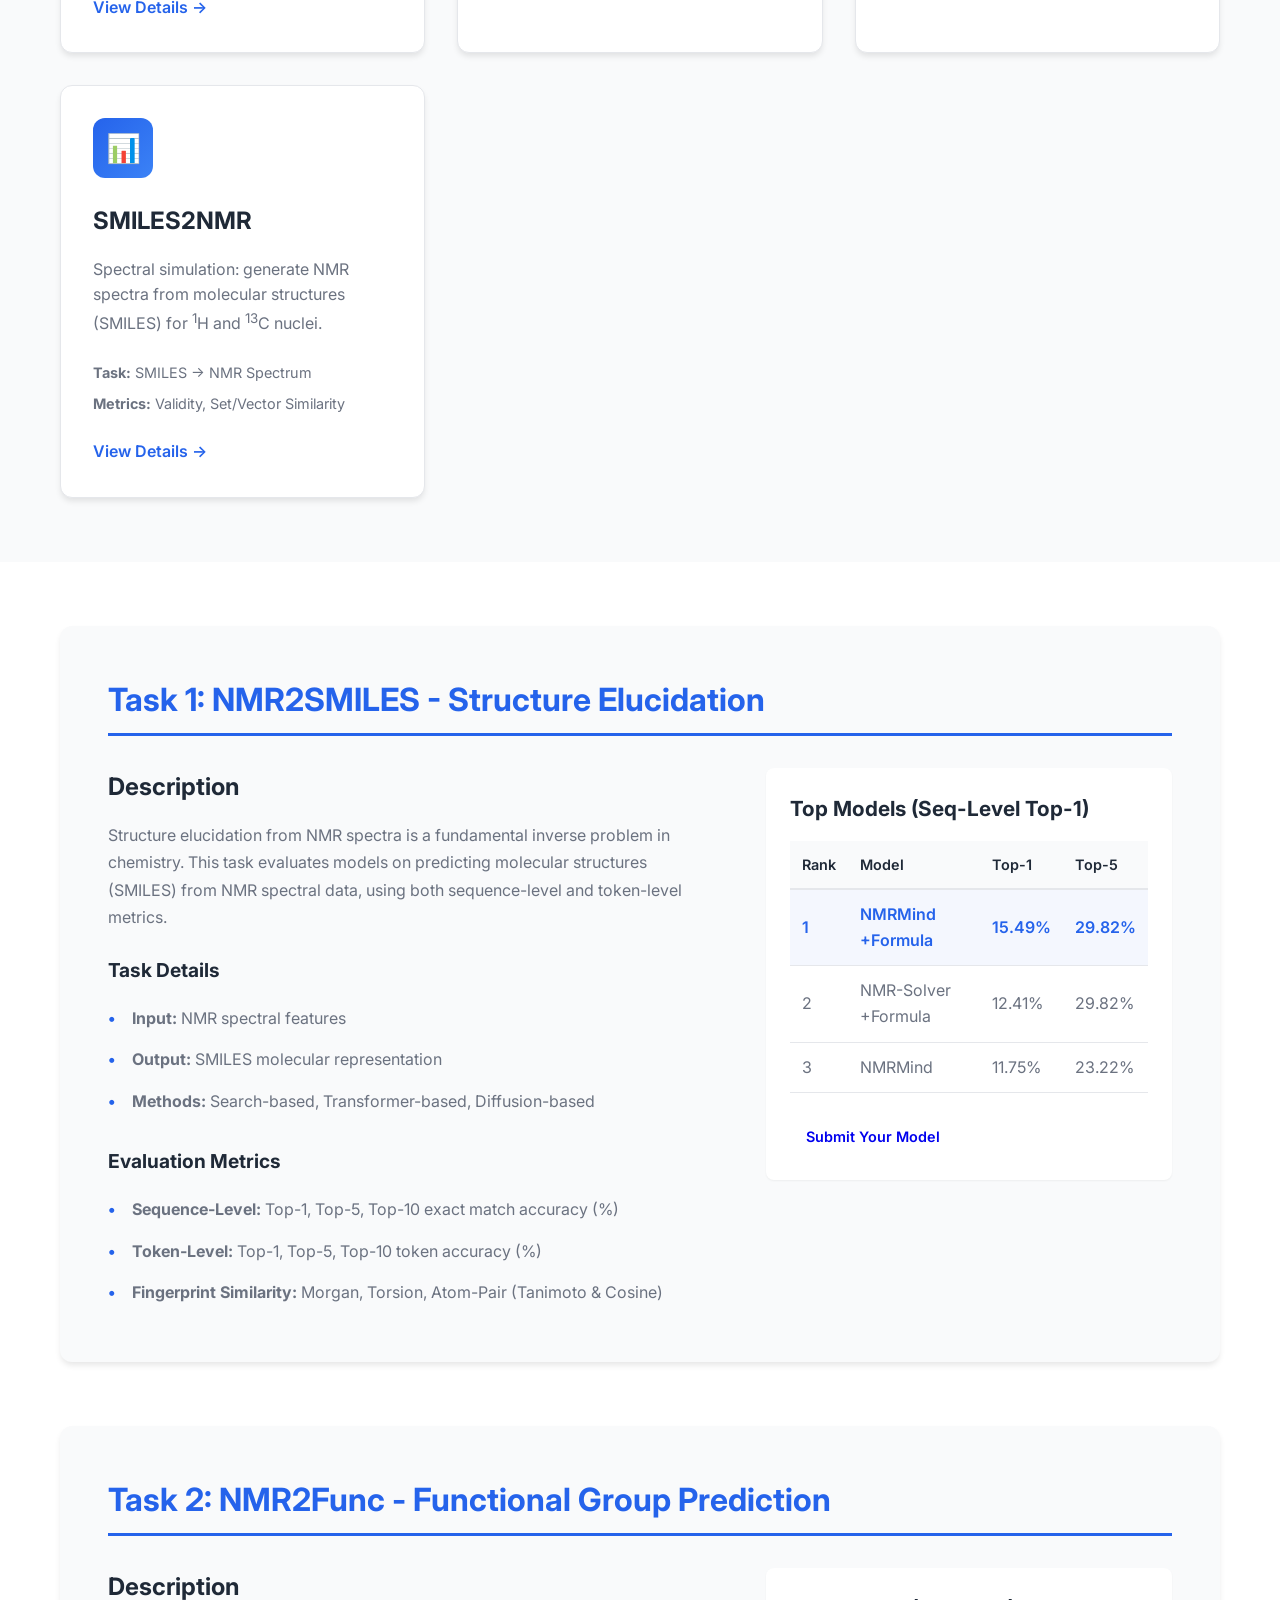
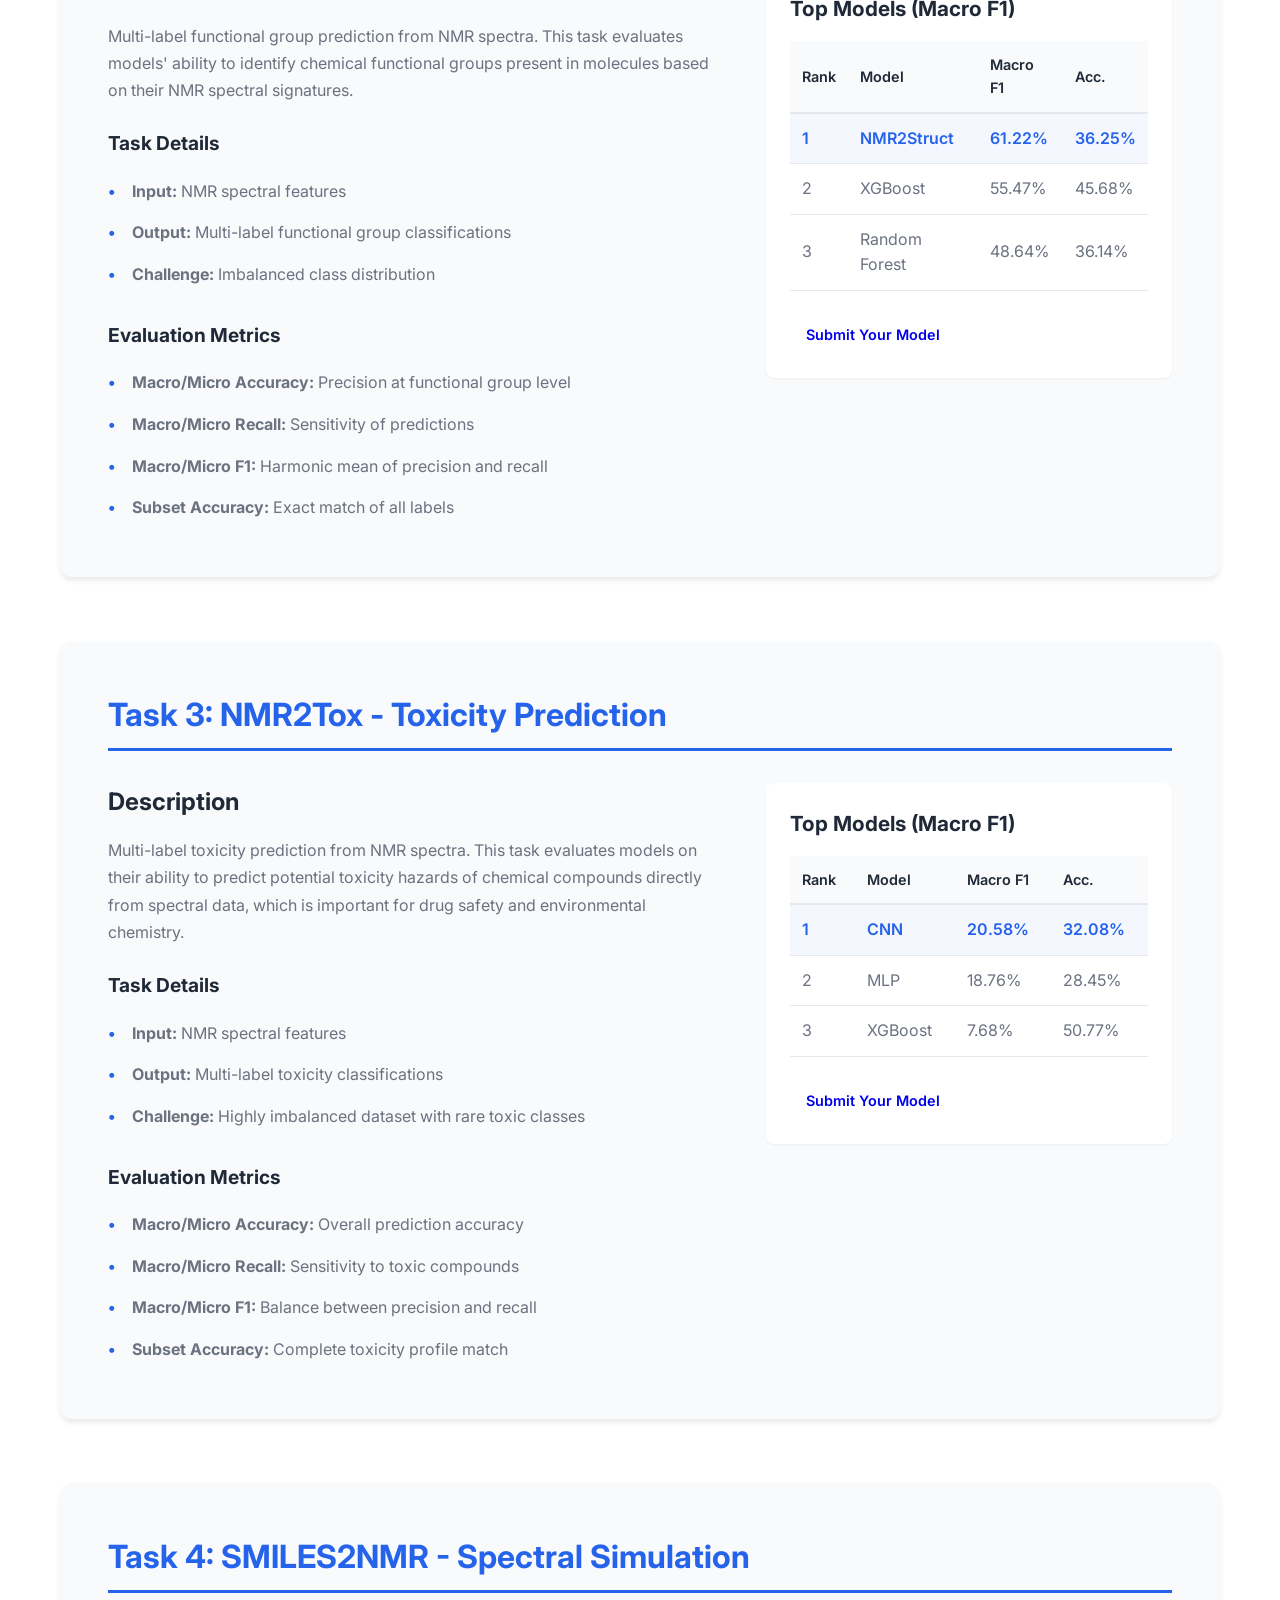
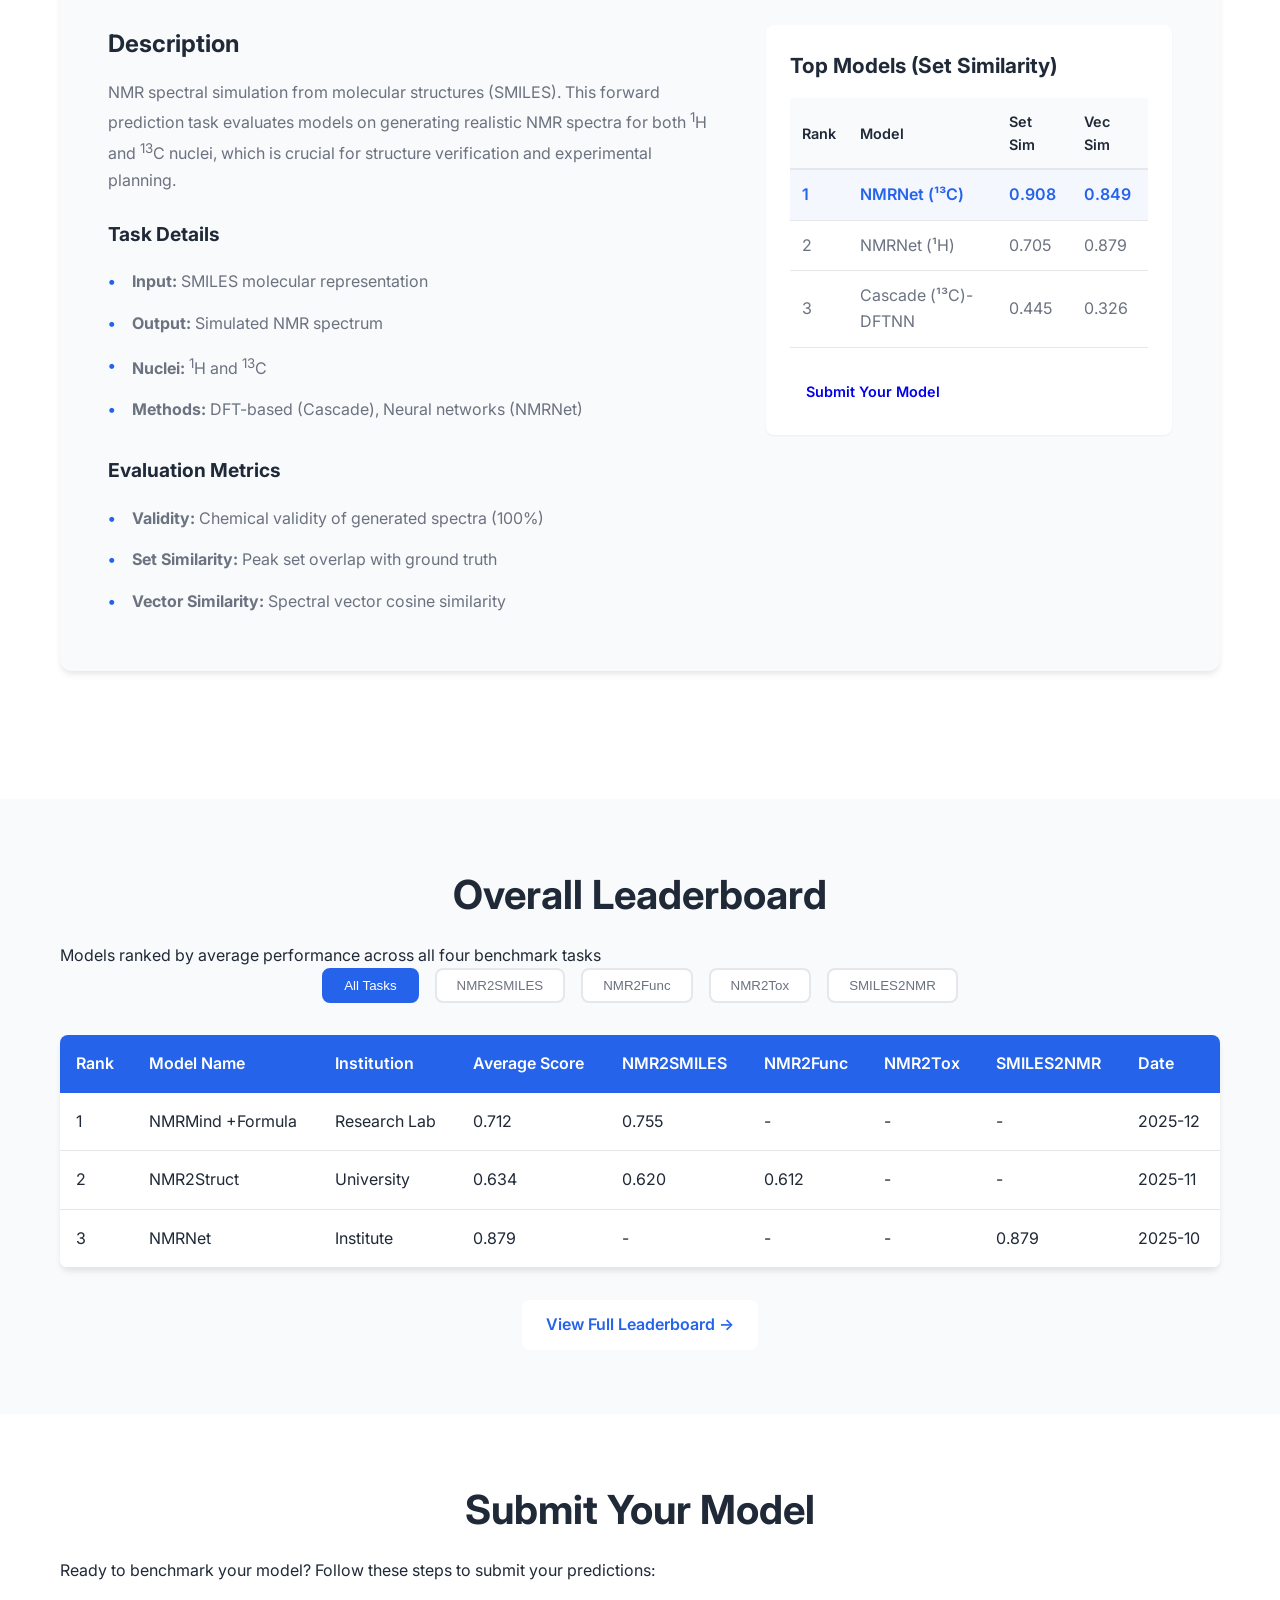
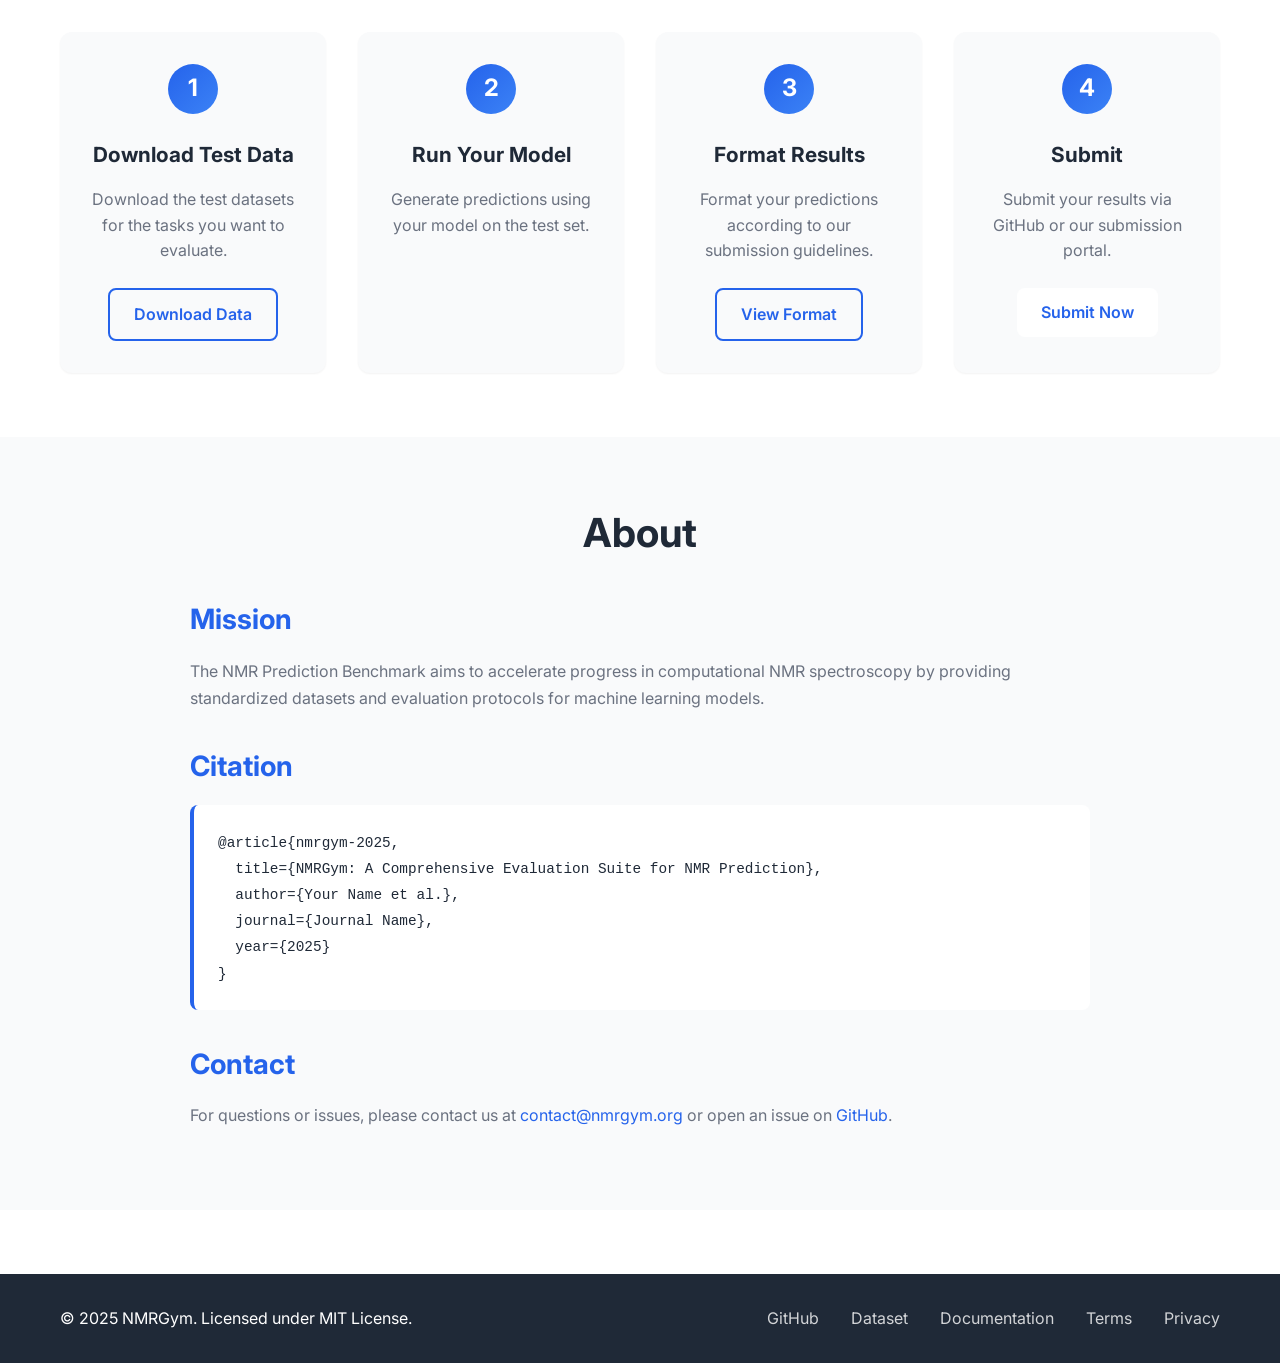
==== commit a6d57fd8: "Update to NMRGym with full leaderboard - Renamed website to NMRGym - Created comprehensive leaderboa" ====
--- a/index.html
+++ b/index.html
@@ -3,7 +3,7 @@
 <head>
     <meta charset="UTF-8">
     <meta name="viewport" content="width=device-width, initial-scale=1.0">
-    <title>NMR Prediction Benchmark</title>
+    <title>NMRGym - NMR Prediction Benchmark</title>
     <link rel="stylesheet" href="css/style.css">
     <link href="https://fonts.googleapis.com/css2?family=Inter:wght@300;400;500;600;700&display=swap" rel="stylesheet">
 </head>
@@ -12,12 +12,12 @@
     <header class="header">
         <div class="container">
             <div class="logo">
-                <h1>NMR Prediction Benchmark</h1>
+                <h1>NMRGym</h1>
             </div>
             <nav class="nav">
                 <a href="#home">Home</a>
                 <a href="#benchmarks">Benchmarks</a>
-                <a href="#leaderboard">Leaderboard</a>
+                <a href="leaderboard.html">Leaderboard</a>
                 <a href="#submit">Submit</a>
                 <a href="#about">About</a>
             </nav>
@@ -27,11 +27,11 @@
     <!-- Hero Section -->
     <section class="hero" id="home">
         <div class="container">
-            <h1 class="hero-title">NMR Prediction Benchmark Suite</h1>
+            <h1 class="hero-title">NMRGym</h1>
             <p class="hero-subtitle">A comprehensive benchmark for evaluating machine learning models on Nuclear Magnetic Resonance prediction tasks</p>
             <div class="hero-buttons">
                 <a href="#benchmarks" class="btn btn-primary">Explore Benchmarks</a>
-                <a href="https://github.com/yourusername/nmr-prediction-benchmark" class="btn btn-secondary" target="_blank">View on GitHub</a>
+                <a href="https://github.com/Meaw0415/nmr-prediction-benchmark" class="btn btn-secondary" target="_blank">View on GitHub</a>
             </div>
         </div>
     </section>
@@ -437,6 +437,10 @@
                     </tr>
                 </tbody>
             </table>
+
+            <div style="text-align: center; margin-top: 2rem;">
+                <a href="leaderboard.html" class="btn btn-primary">View Full Leaderboard →</a>
+            </div>
         </div>
     </section>
 
@@ -451,7 +455,7 @@
                     <div class="step-number">1</div>
                     <h3>Download Test Data</h3>
                     <p>Download the test datasets for the tasks you want to evaluate.</p>
-                    <a href="#" class="btn btn-outline">Download Data</a>
+                    <a href="https://huggingface.co/datasets/meaw0415/NMRGym" class="btn btn-outline" target="_blank">Download Data</a>
                 </div>
                 <div class="step">
                     <div class="step-number">2</div>
@@ -486,8 +490,8 @@
                     <h3>Citation</h3>
                     <div class="citation-box">
                         <code>
-@article{nmr-benchmark-2025,<br>
-&nbsp;&nbsp;title={NMR Prediction Benchmark: A Comprehensive Evaluation Suite},<br>
+@article{nmrgym-2025,<br>
+&nbsp;&nbsp;title={NMRGym: A Comprehensive Evaluation Suite for NMR Prediction},<br>
 &nbsp;&nbsp;author={Your Name et al.},<br>
 &nbsp;&nbsp;journal={Journal Name},<br>
 &nbsp;&nbsp;year={2025}<br>
@@ -496,7 +500,7 @@
                     </div>
 
                     <h3>Contact</h3>
-                    <p>For questions or issues, please contact us at <a href="mailto:contact@nmr-benchmark.org">contact@nmr-benchmark.org</a> or open an issue on <a href="https://github.com/yourusername/nmr-prediction-benchmark" target="_blank">GitHub</a>.</p>
+                    <p>For questions or issues, please contact us at <a href="mailto:contact@nmrgym.org">contact@nmrgym.org</a> or open an issue on <a href="https://github.com/Meaw0415/nmr-prediction-benchmark" target="_blank">GitHub</a>.</p>
                 </div>
             </div>
         </div>
@@ -505,9 +509,10 @@
     <!-- Footer -->
     <footer class="footer">
         <div class="container">
-            <p>&copy; 2025 NMR Prediction Benchmark. Licensed under MIT License.</p>
+            <p>&copy; 2025 NMRGym. Licensed under MIT License.</p>
             <div class="footer-links">
-                <a href="https://github.com/yourusername/nmr-prediction-benchmark" target="_blank">GitHub</a>
+                <a href="https://github.com/Meaw0415/nmr-prediction-benchmark" target="_blank">GitHub</a>
+                <a href="https://huggingface.co/datasets/meaw0415/NMRGym" target="_blank">Dataset</a>
                 <a href="#">Documentation</a>
                 <a href="#">Terms</a>
                 <a href="#">Privacy</a>
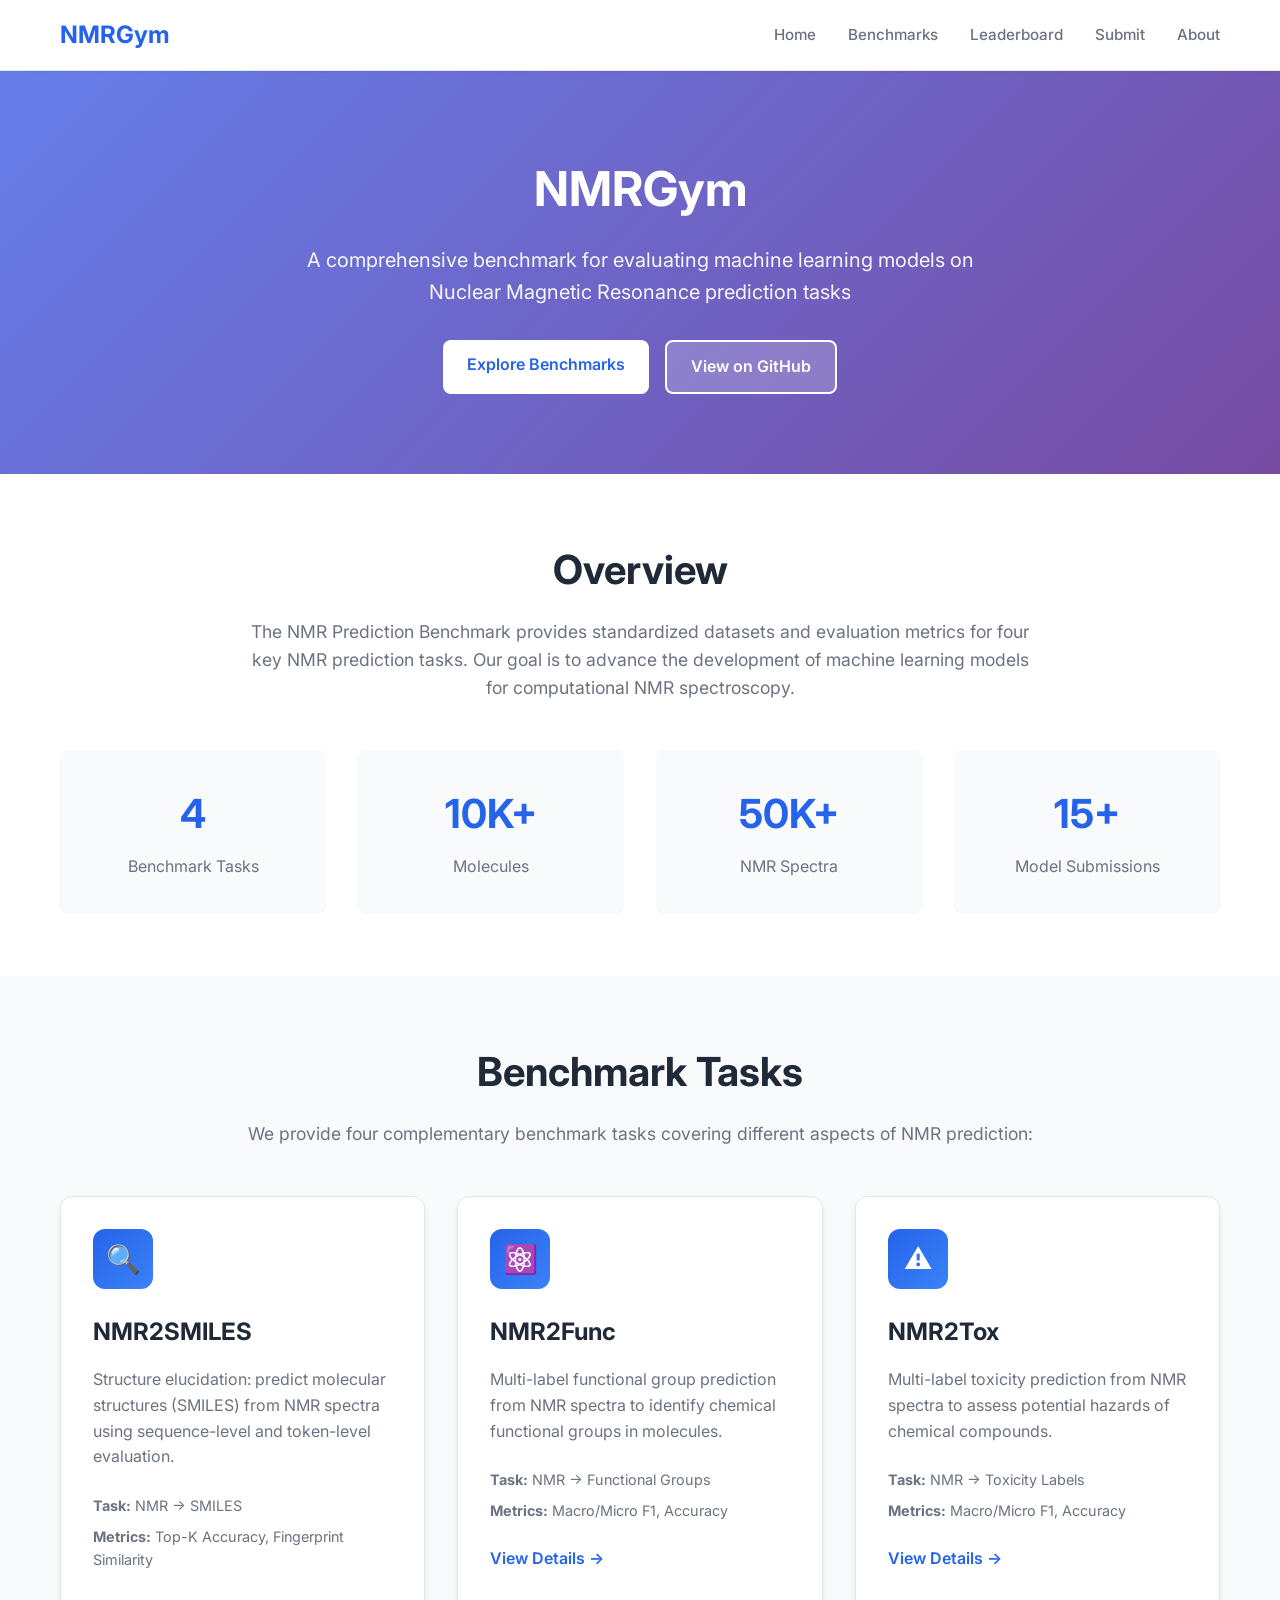
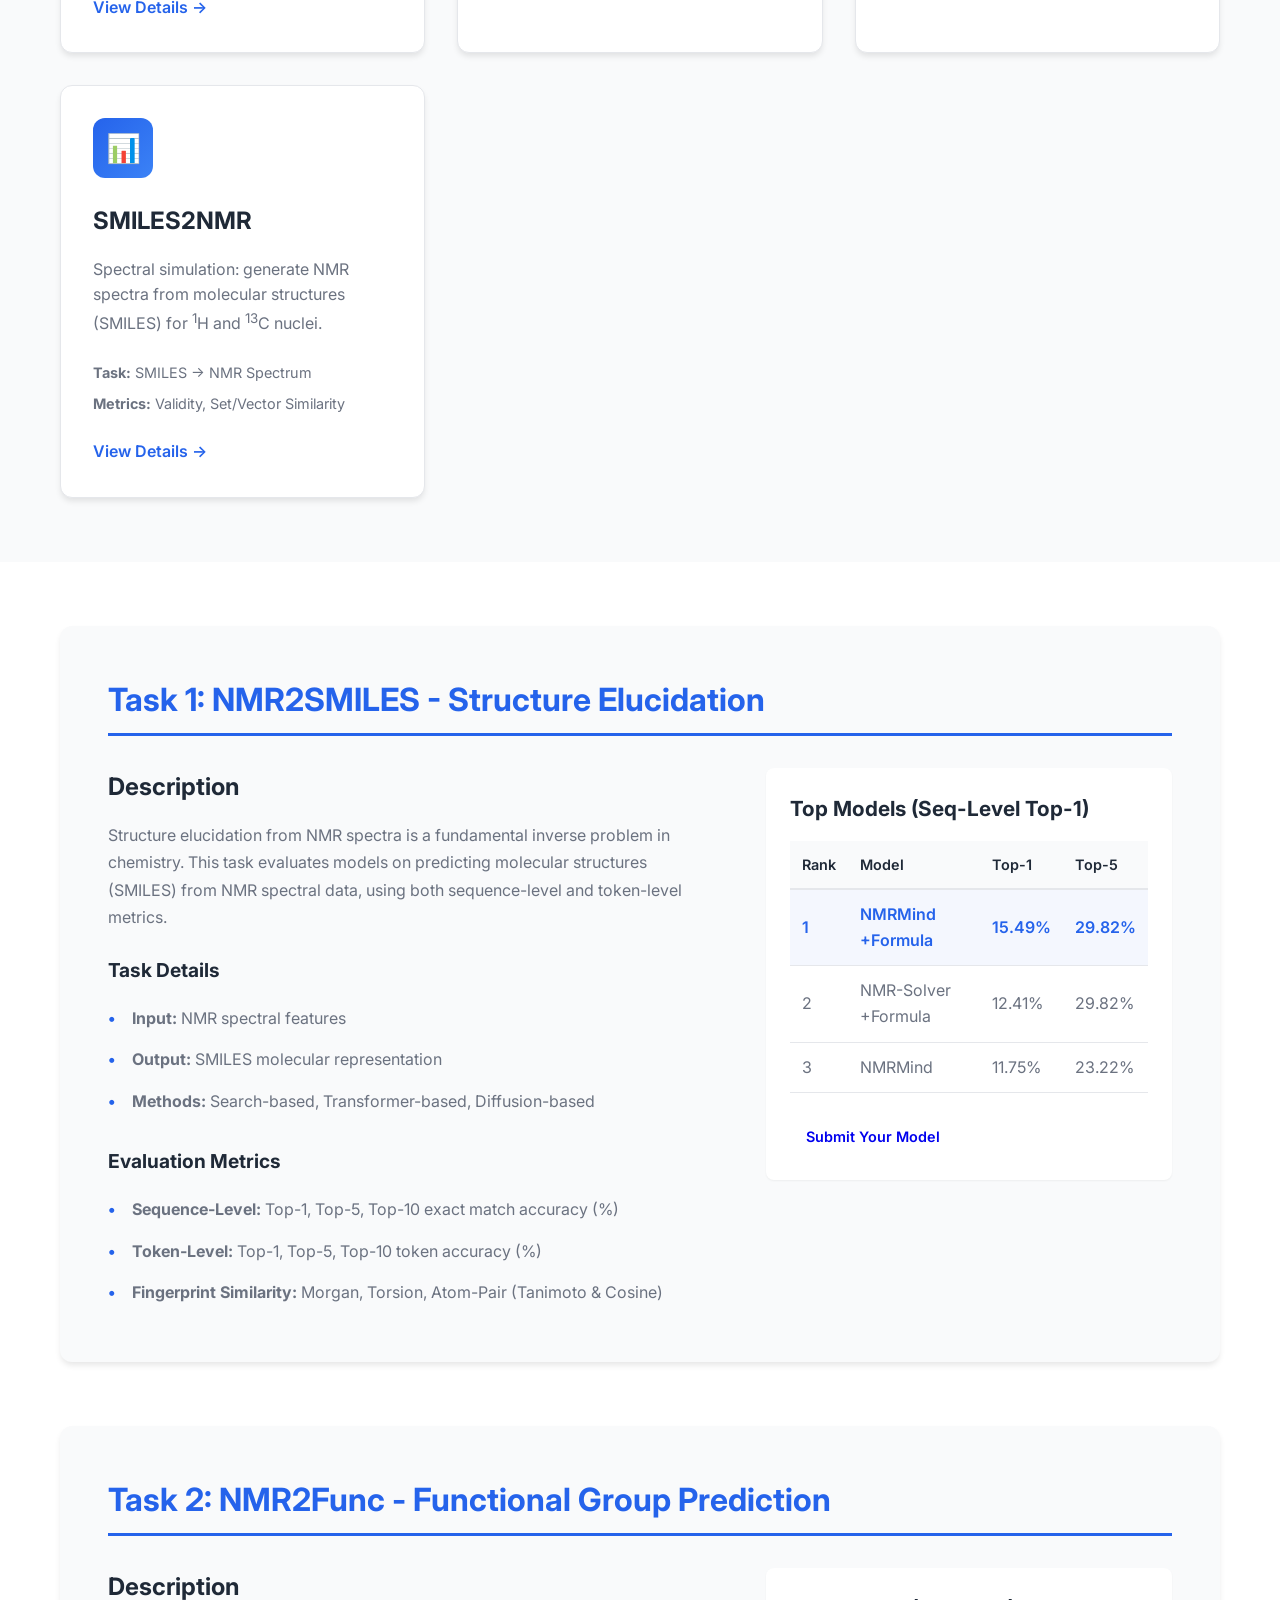
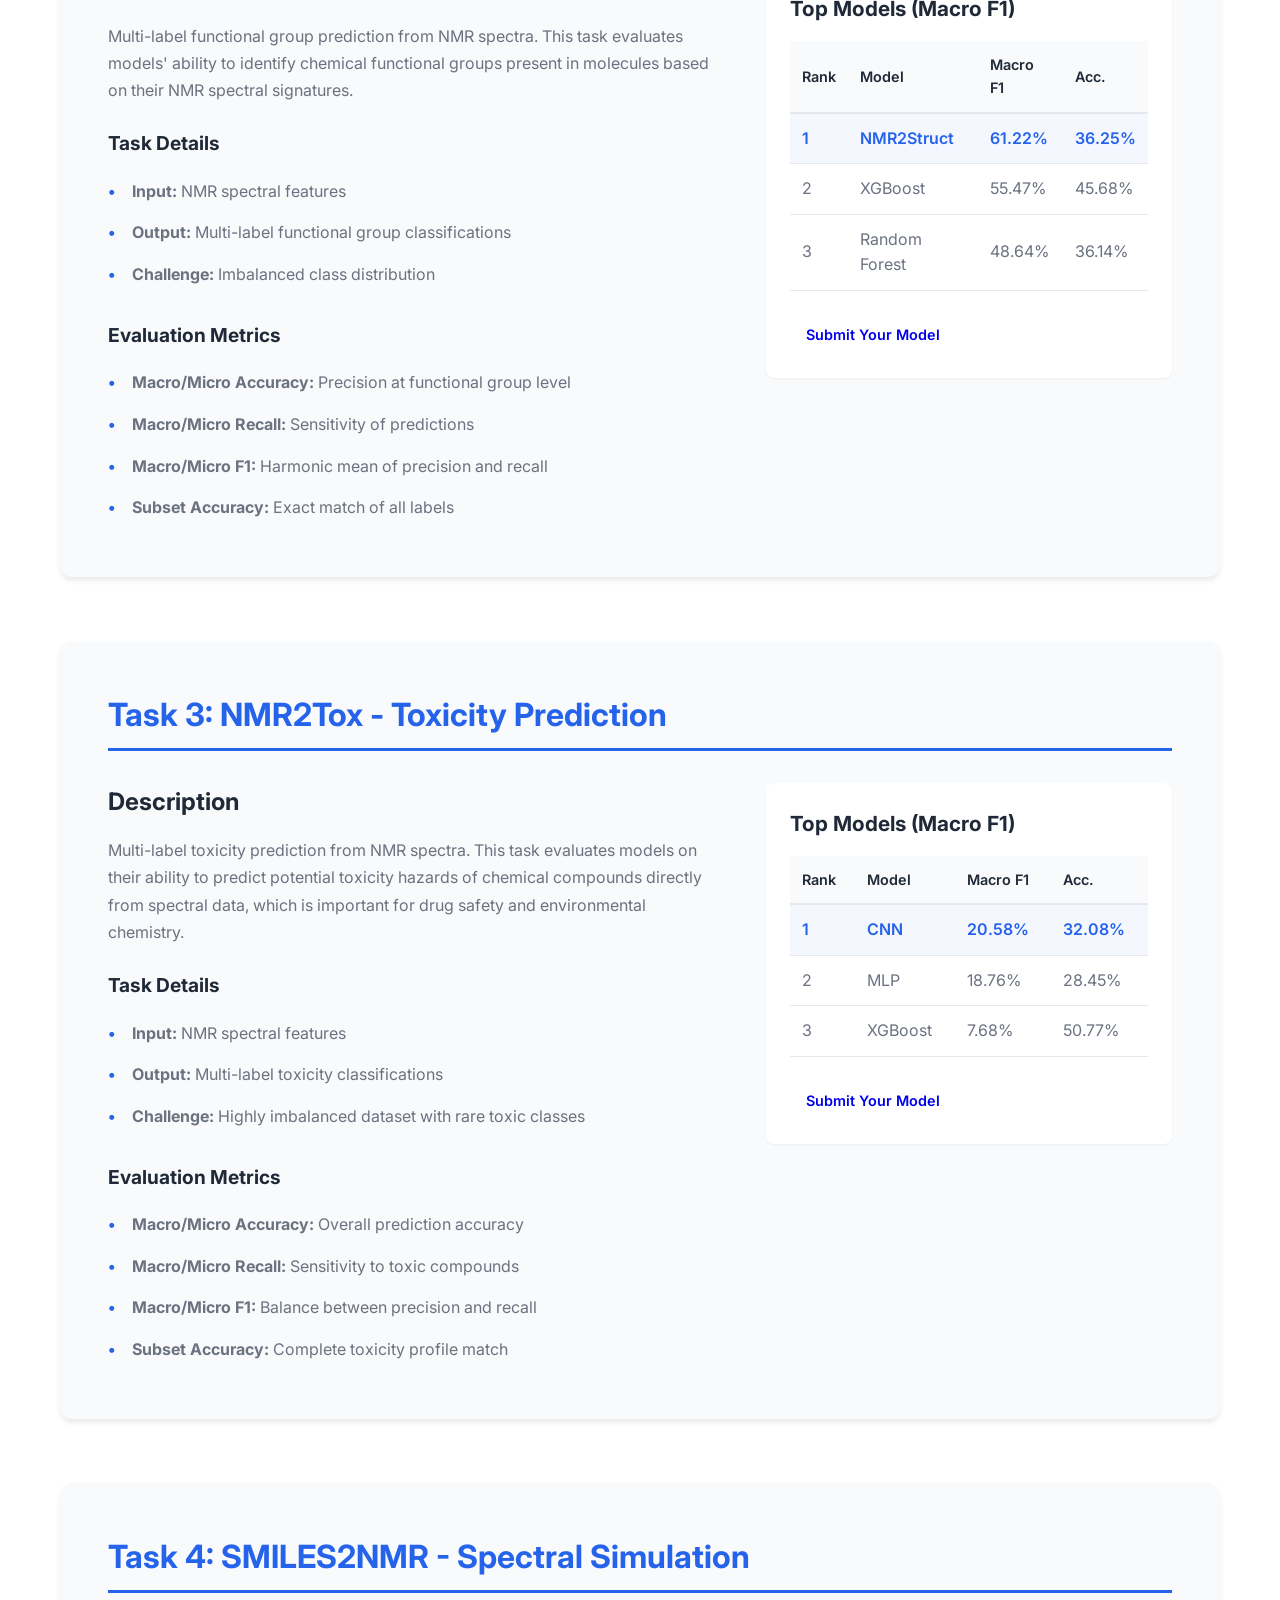
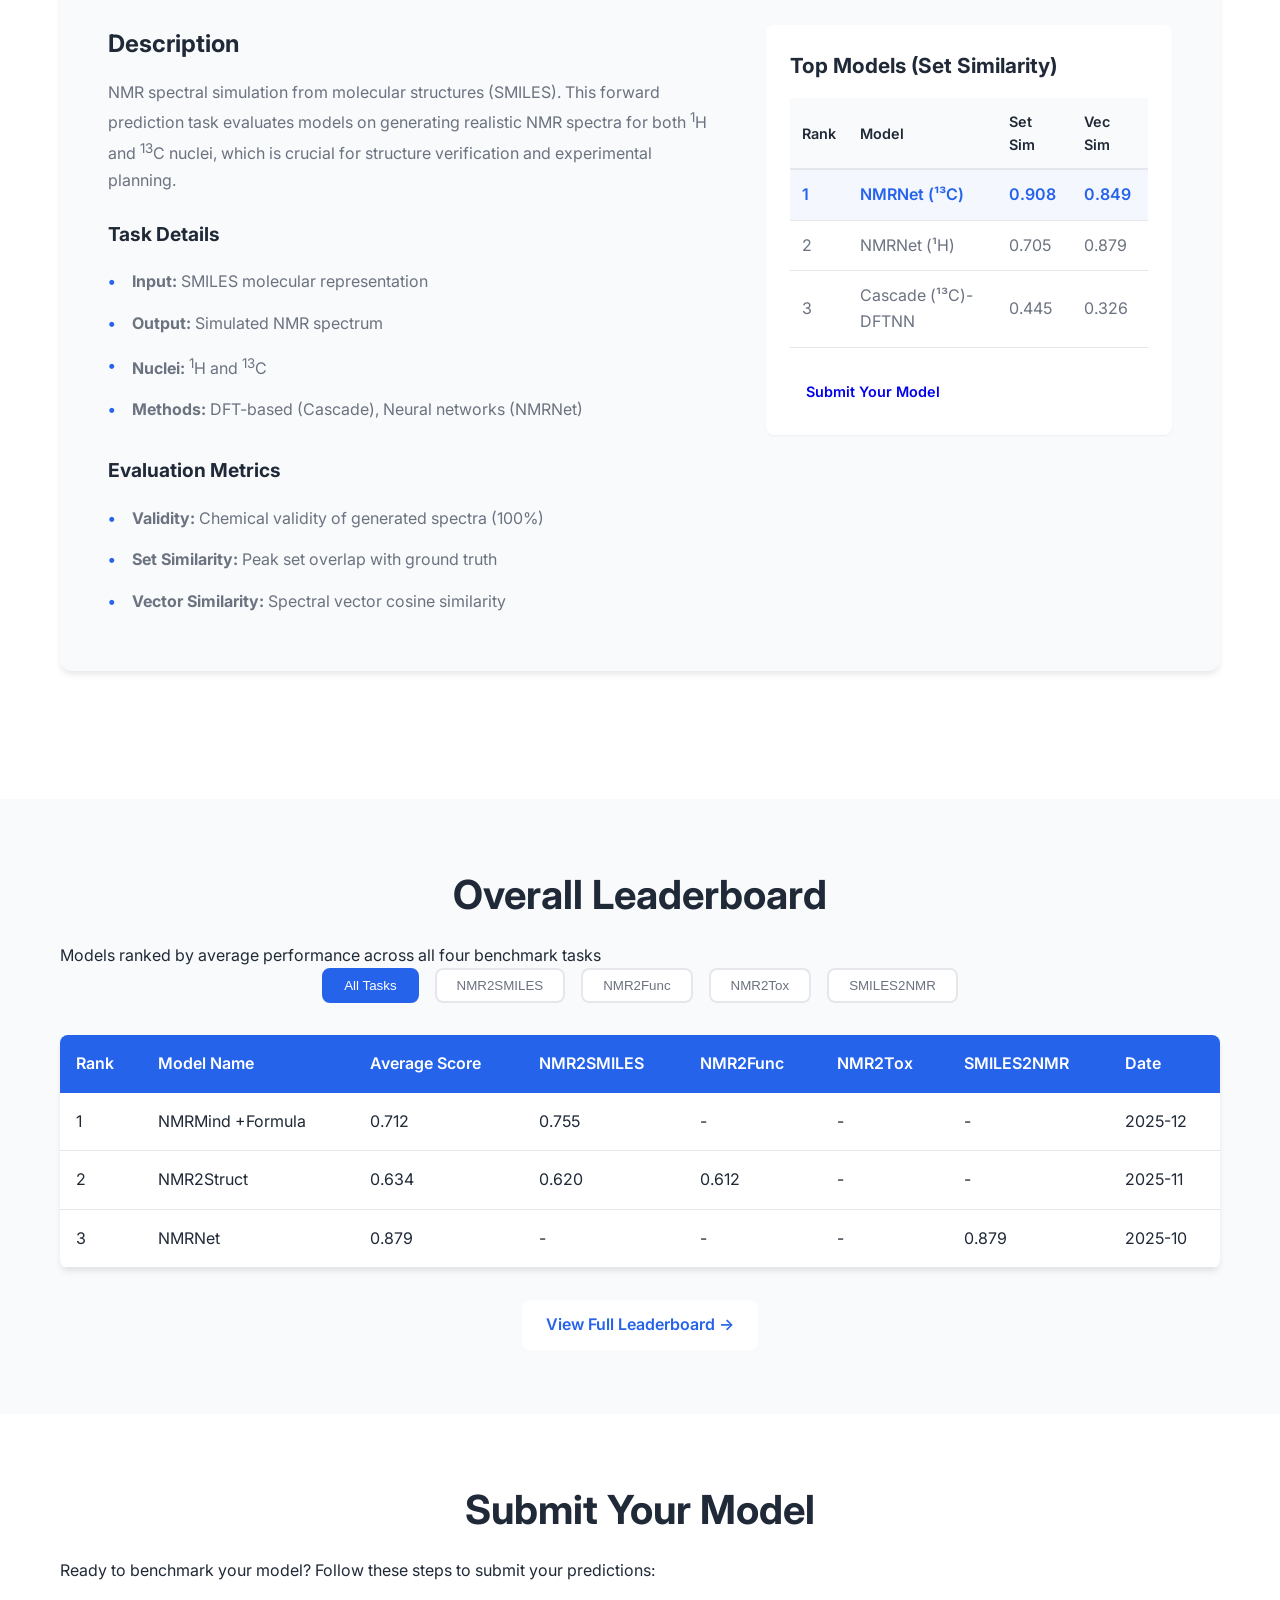
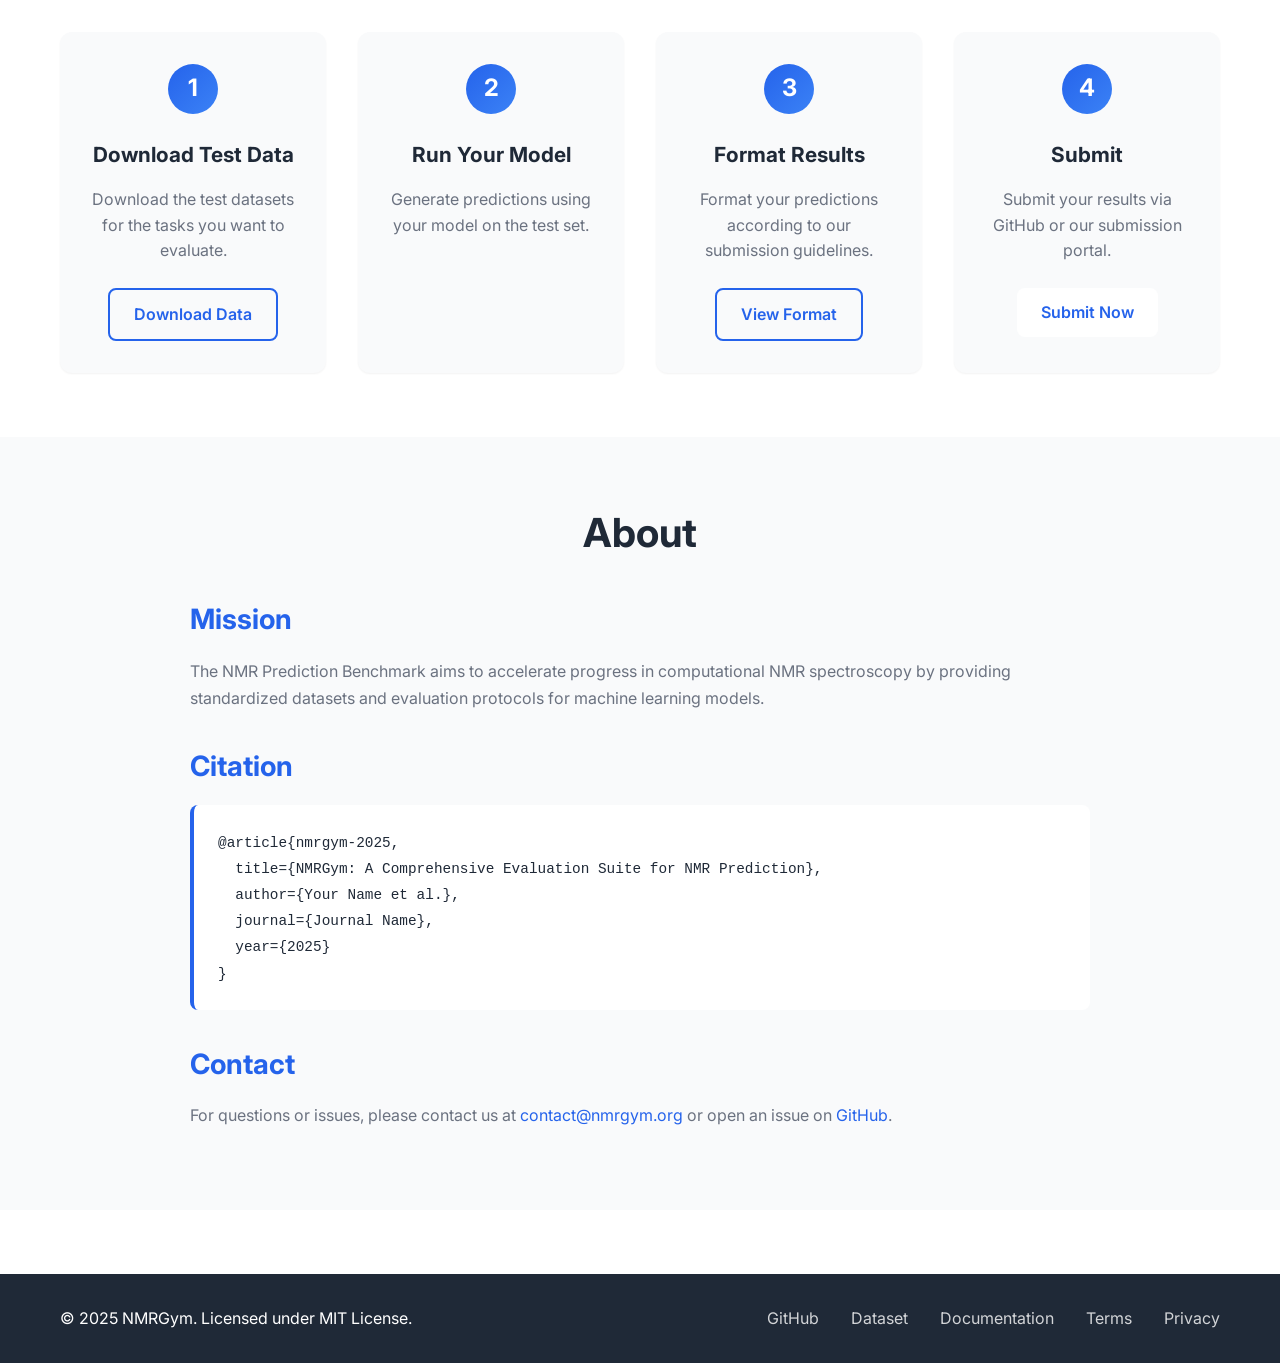
==== commit bef284cf: "Add interactive line charts and update leaderboard data - Updated NMR2SMILES and NMR2Func leaderboar" ====
--- a/index.html
+++ b/index.html
@@ -31,7 +31,7 @@
             <p class="hero-subtitle">A comprehensive benchmark for evaluating machine learning models on Nuclear Magnetic Resonance prediction tasks</p>
             <div class="hero-buttons">
                 <a href="#benchmarks" class="btn btn-primary">Explore Benchmarks</a>
-                <a href="https://github.com/Meaw0415/nmr-prediction-benchmark" class="btn btn-secondary" target="_blank">View on GitHub</a>
+                <a href="https://github.com/Meaw0415/NMRGym-Benchmark" class="btn btn-secondary" target="_blank">View on GitHub</a>
             </div>
         </div>
     </section>
@@ -392,7 +392,6 @@
                     <tr>
                         <th>Rank</th>
                         <th>Model Name</th>
-                        <th>Institution</th>
                         <th>Average Score</th>
                         <th>NMR2SMILES</th>
                         <th>NMR2Func</th>
@@ -405,7 +404,6 @@
                     <tr>
                         <td>1</td>
                         <td>NMRMind +Formula</td>
-                        <td>Research Lab</td>
                         <td>0.712</td>
                         <td>0.755</td>
                         <td>-</td>
@@ -416,7 +414,6 @@
                     <tr>
                         <td>2</td>
                         <td>NMR2Struct</td>
-                        <td>University</td>
                         <td>0.634</td>
                         <td>0.620</td>
                         <td>0.612</td>
@@ -427,7 +424,6 @@
                     <tr>
                         <td>3</td>
                         <td>NMRNet</td>
-                        <td>Institute</td>
                         <td>0.879</td>
                         <td>-</td>
                         <td>-</td>
@@ -500,7 +496,7 @@
                     </div>
 
                     <h3>Contact</h3>
-                    <p>For questions or issues, please contact us at <a href="mailto:contact@nmrgym.org">contact@nmrgym.org</a> or open an issue on <a href="https://github.com/Meaw0415/nmr-prediction-benchmark" target="_blank">GitHub</a>.</p>
+                    <p>For questions or issues, please contact us at <a href="mailto:contact@nmrgym.org">contact@nmrgym.org</a> or open an issue on <a href="https://github.com/Meaw0415/NMRGym-Benchmark" target="_blank">GitHub</a>.</p>
                 </div>
             </div>
         </div>
@@ -511,7 +507,7 @@
         <div class="container">
             <p>&copy; 2025 NMRGym. Licensed under MIT License.</p>
             <div class="footer-links">
-                <a href="https://github.com/Meaw0415/nmr-prediction-benchmark" target="_blank">GitHub</a>
+                <a href="https://github.com/Meaw0415/NMRGym-Benchmark" target="_blank">GitHub</a>
                 <a href="https://huggingface.co/datasets/meaw0415/NMRGym" target="_blank">Dataset</a>
                 <a href="#">Documentation</a>
                 <a href="#">Terms</a>
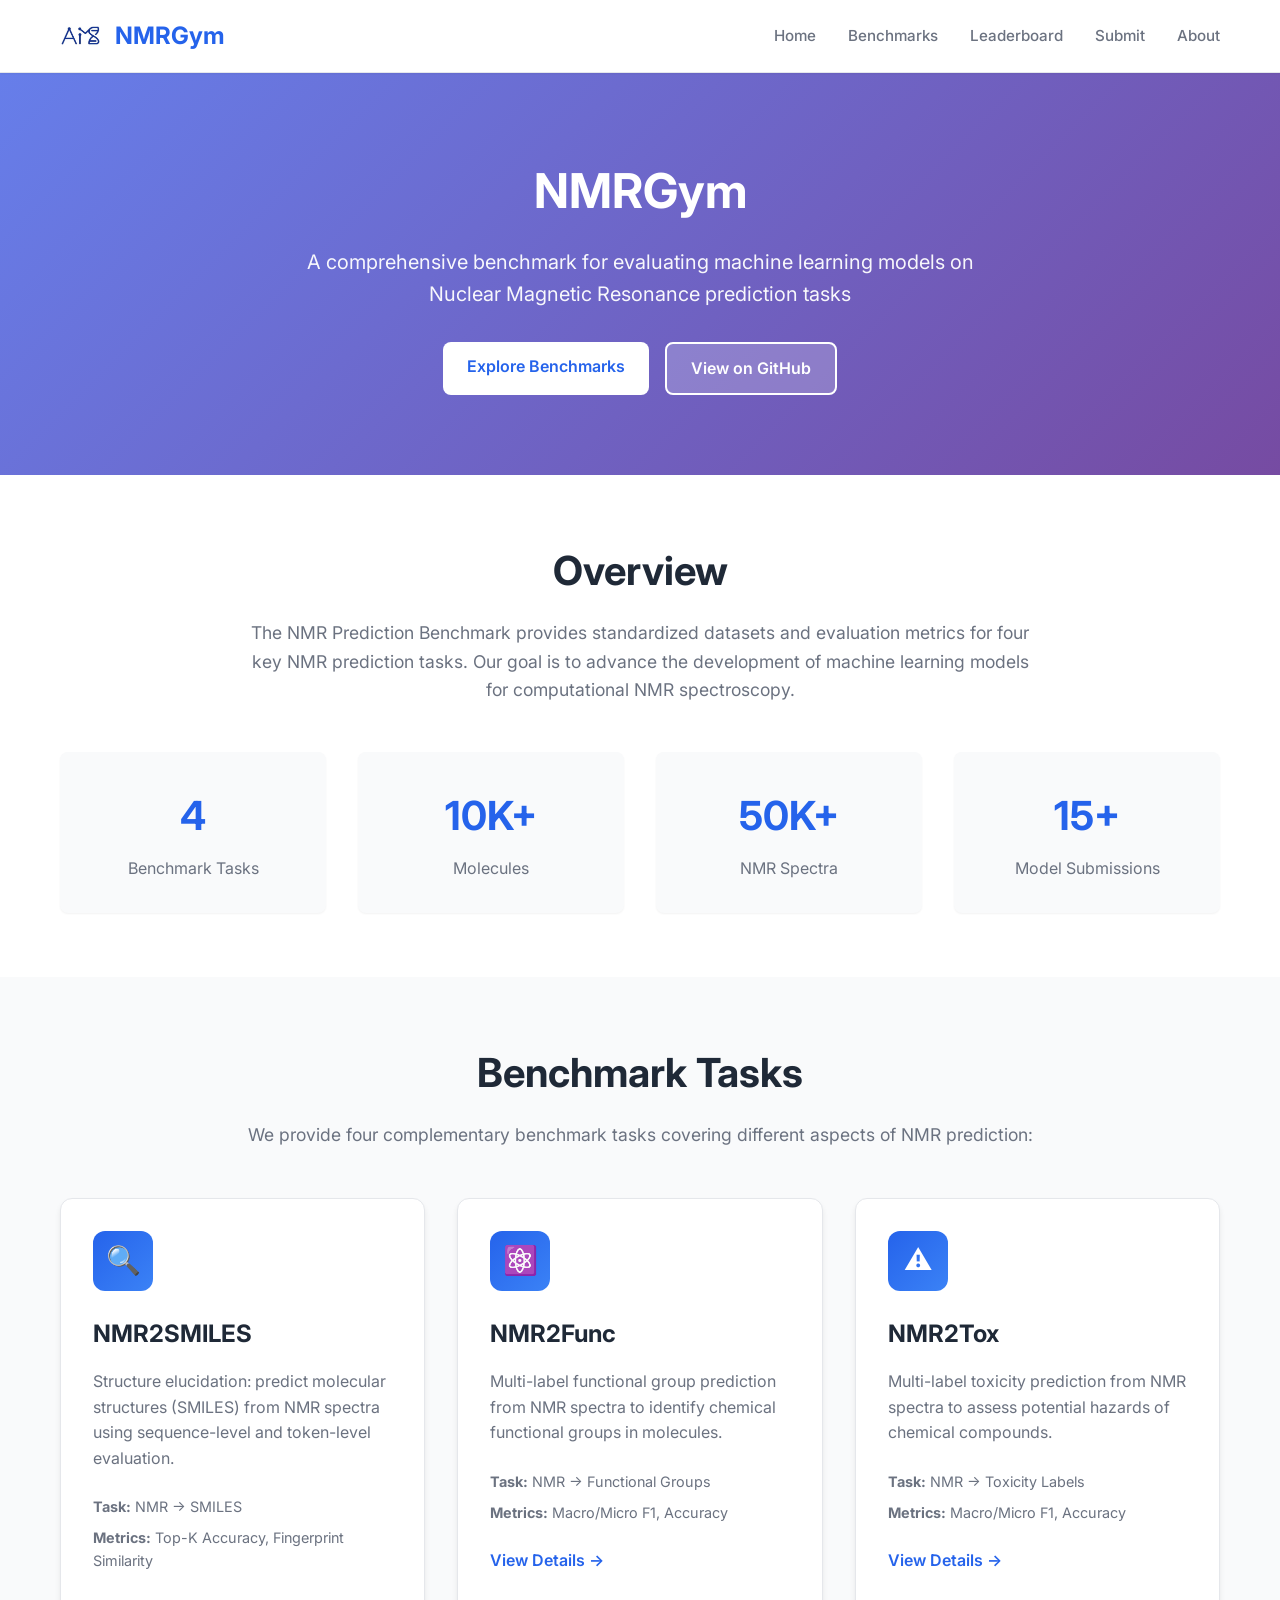
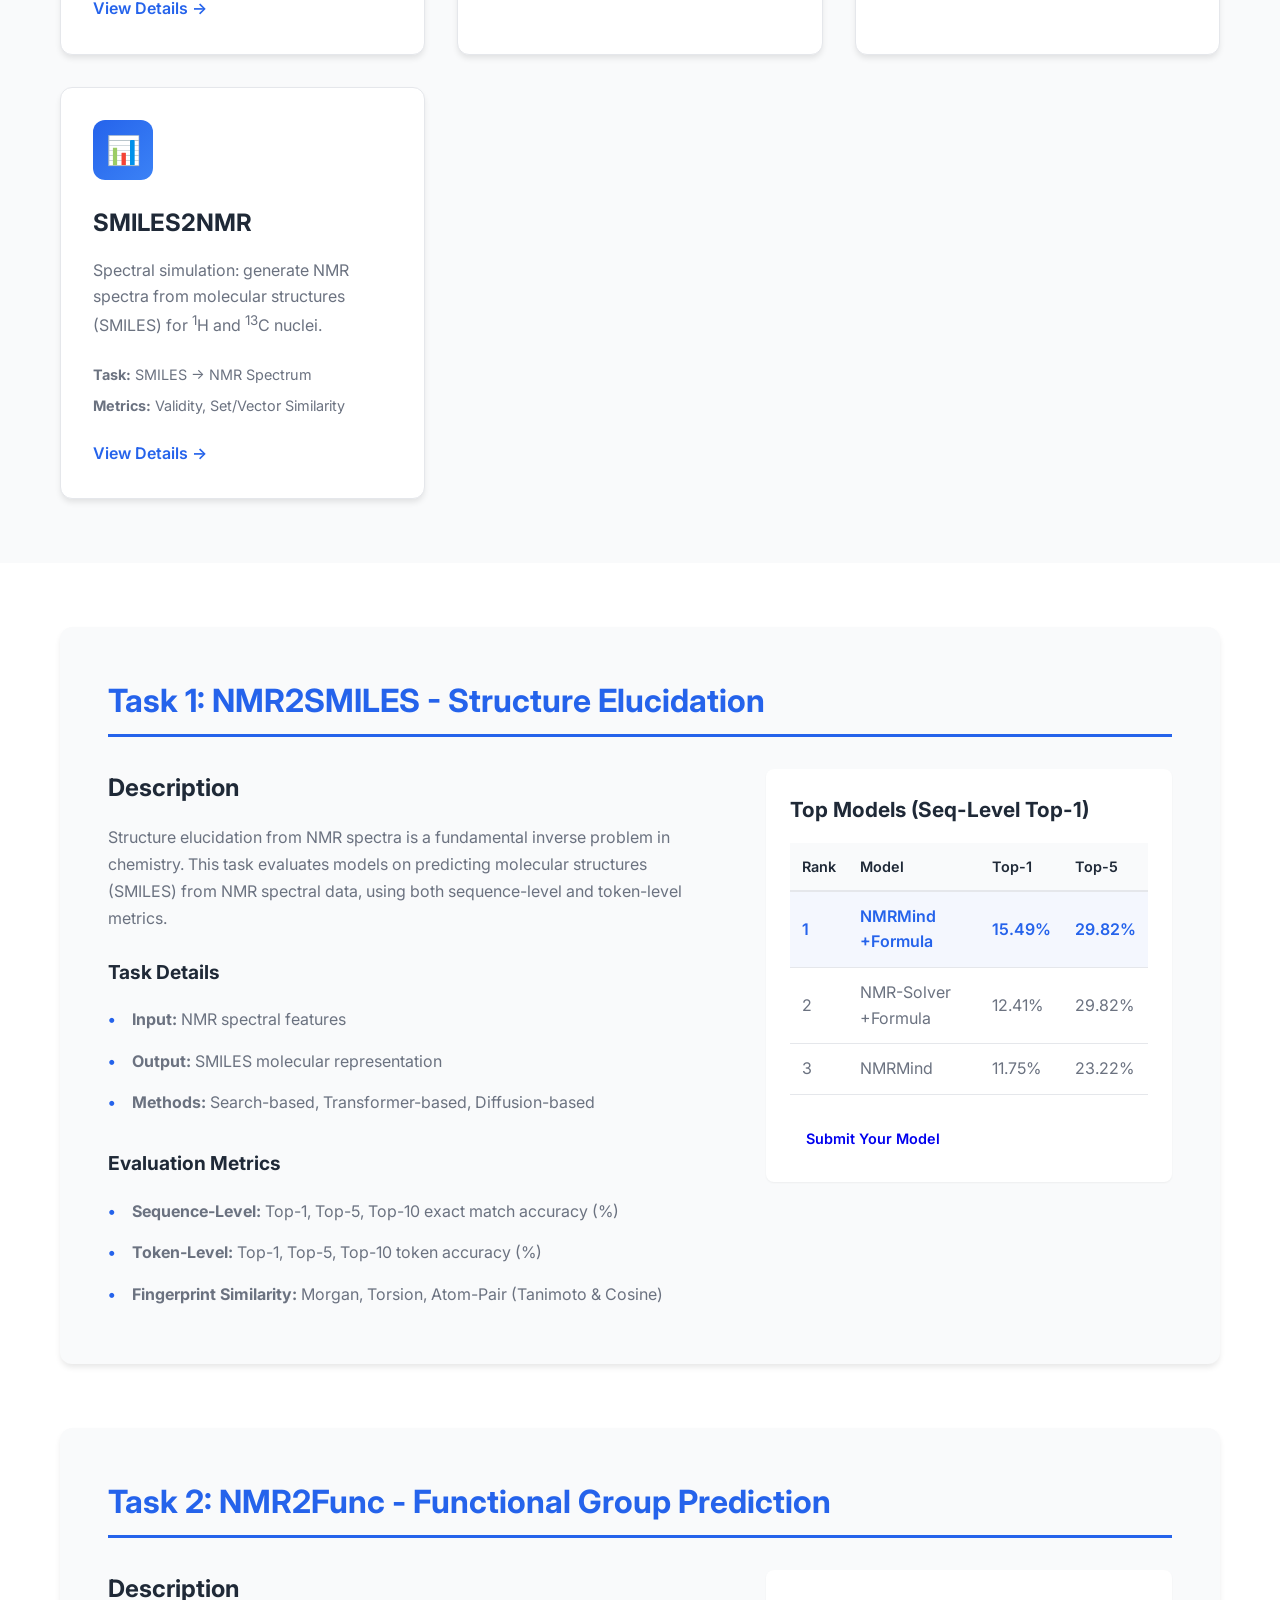
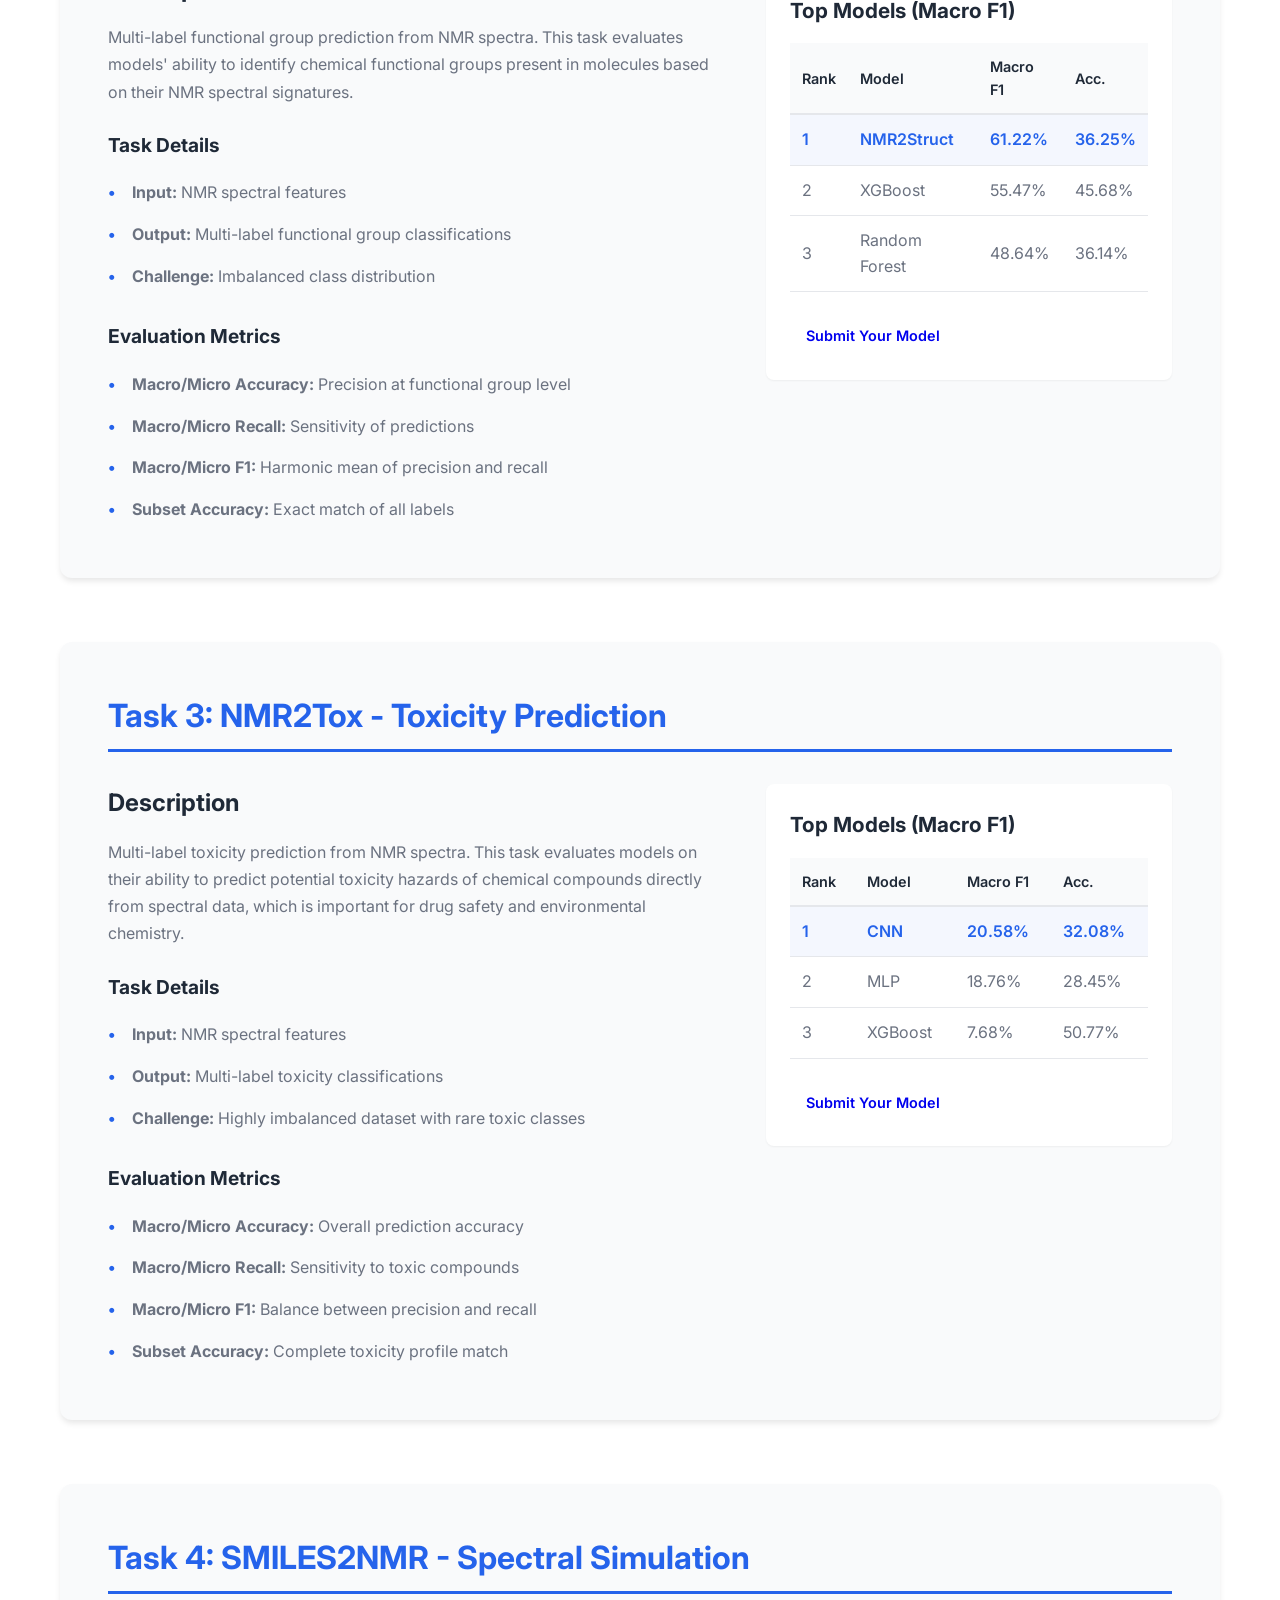
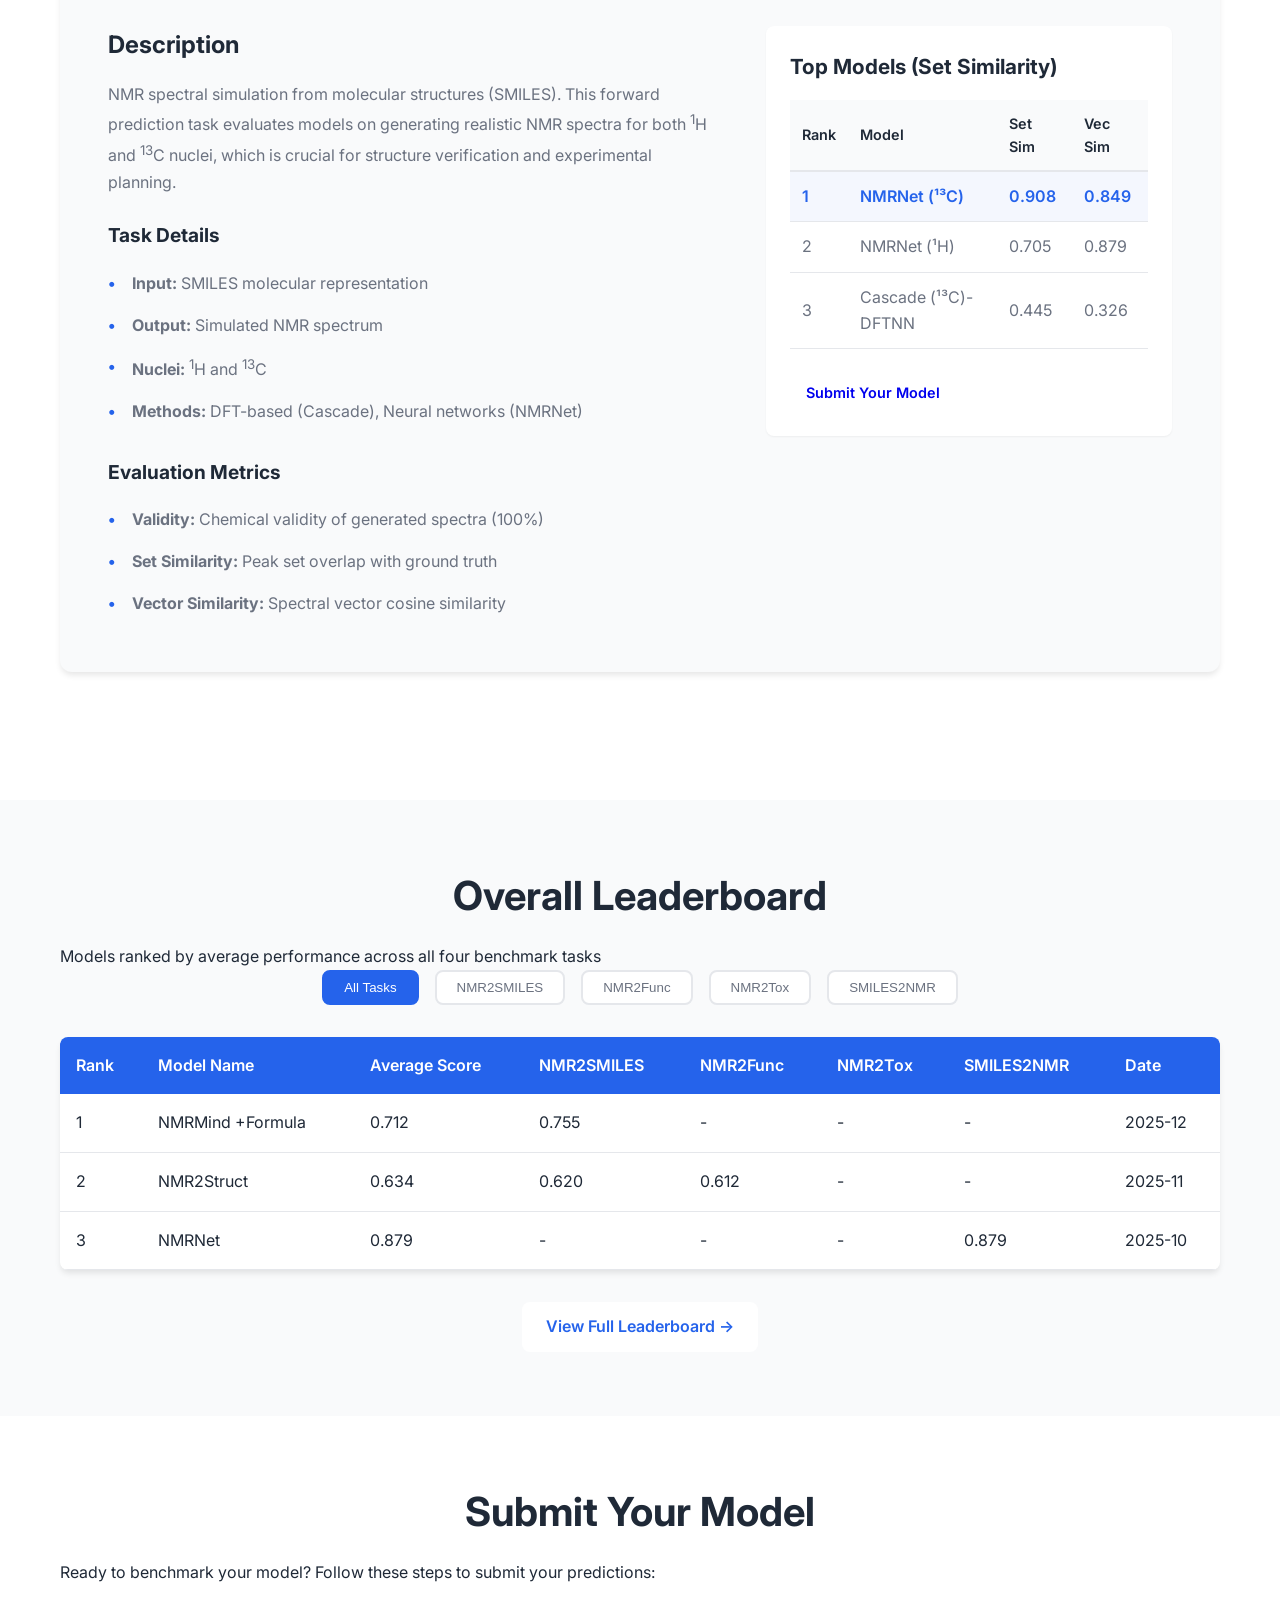
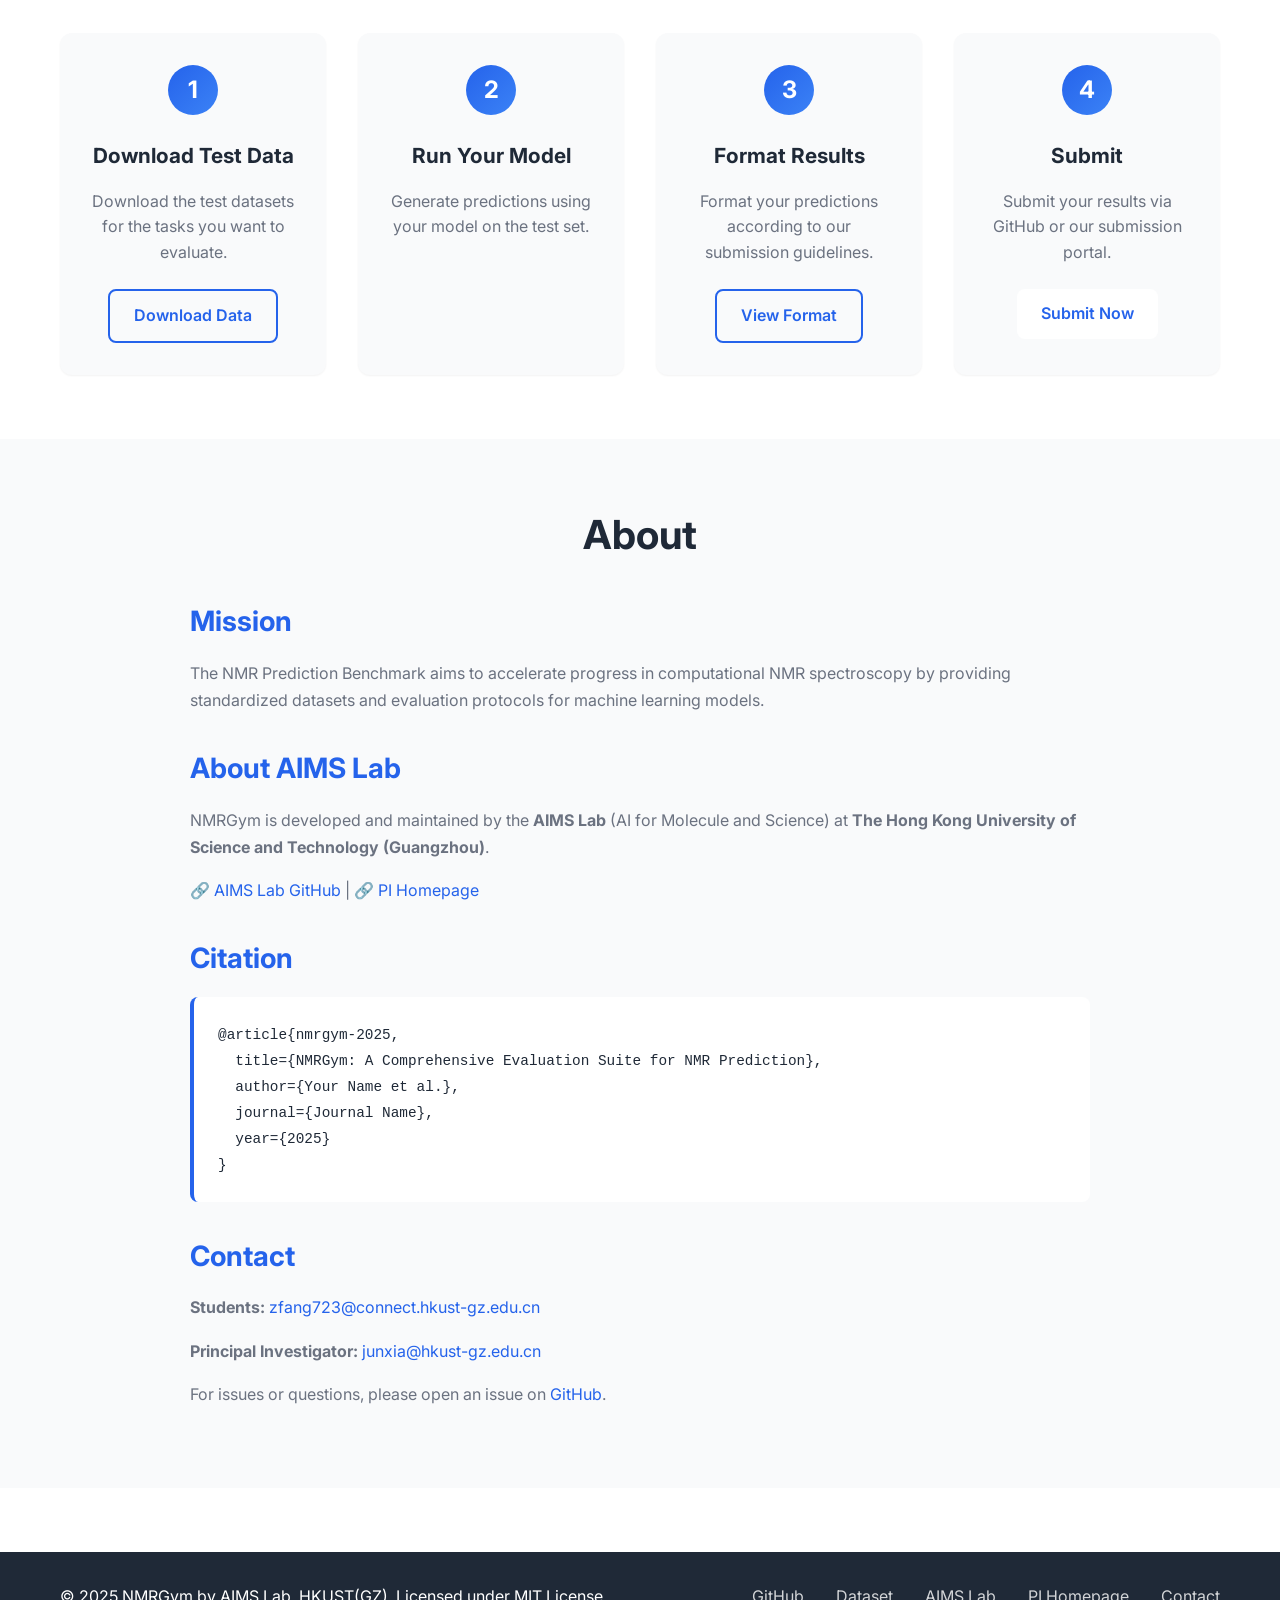
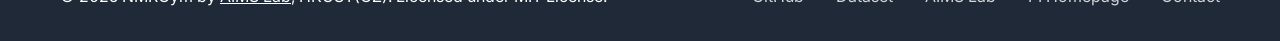
==== commit f319cd81: "Add AIMS Lab branding and contact information - Added AIMS Lab logo to header in both index.html and" ====
--- a/index.html
+++ b/index.html
@@ -12,6 +12,7 @@
     <header class="header">
         <div class="container">
             <div class="logo">
+                <img src="images/aimslab.jpg" alt="AIMS Lab" style="height: 40px; margin-right: 15px;">
                 <h1>NMRGym</h1>
             </div>
             <nav class="nav">
@@ -483,6 +484,13 @@
                     <h3>Mission</h3>
                     <p>The NMR Prediction Benchmark aims to accelerate progress in computational NMR spectroscopy by providing standardized datasets and evaluation protocols for machine learning models.</p>
 
+                    <h3>About AIMS Lab</h3>
+                    <p>NMRGym is developed and maintained by the <strong>AIMS Lab</strong> (AI for Molecule and Science) at <strong>The Hong Kong University of Science and Technology (Guangzhou)</strong>.</p>
+                    <p>
+                        <a href="https://github.com/AIMS-HKUSTGZ" target="_blank">🔗 AIMS Lab GitHub</a> |
+                        <a href="https://junxia97.github.io/" target="_blank">🔗 PI Homepage</a>
+                    </p>
+
                     <h3>Citation</h3>
                     <div class="citation-box">
                         <code>
@@ -496,7 +504,9 @@
                     </div>
 
                     <h3>Contact</h3>
-                    <p>For questions or issues, please contact us at <a href="mailto:contact@nmrgym.org">contact@nmrgym.org</a> or open an issue on <a href="https://github.com/Meaw0415/NMRGym-Benchmark" target="_blank">GitHub</a>.</p>
+                    <p><strong>Students:</strong> <a href="mailto:zfang723@connect.hkust-gz.edu.cn">zfang723@connect.hkust-gz.edu.cn</a></p>
+                    <p><strong>Principal Investigator:</strong> <a href="mailto:junxia@hkust-gz.edu.cn">junxia@hkust-gz.edu.cn</a></p>
+                    <p>For issues or questions, please open an issue on <a href="https://github.com/Meaw0415/NMRGym-Benchmark" target="_blank">GitHub</a>.</p>
                 </div>
             </div>
         </div>
@@ -505,13 +515,13 @@
     <!-- Footer -->
     <footer class="footer">
         <div class="container">
-            <p>&copy; 2025 NMRGym. Licensed under MIT License.</p>
+            <p>&copy; 2025 NMRGym by <a href="https://github.com/AIMS-HKUSTGZ" target="_blank" style="color: inherit; text-decoration: underline;">AIMS Lab</a>, HKUST(GZ). Licensed under MIT License.</p>
             <div class="footer-links">
                 <a href="https://github.com/Meaw0415/NMRGym-Benchmark" target="_blank">GitHub</a>
                 <a href="https://huggingface.co/datasets/meaw0415/NMRGym" target="_blank">Dataset</a>
-                <a href="#">Documentation</a>
-                <a href="#">Terms</a>
-                <a href="#">Privacy</a>
+                <a href="https://github.com/AIMS-HKUSTGZ" target="_blank">AIMS Lab</a>
+                <a href="https://junxia97.github.io/" target="_blank">PI Homepage</a>
+                <a href="mailto:junxia@hkust-gz.edu.cn">Contact</a>
             </div>
         </div>
     </footer>
--- a/css/style.css
+++ b/css/style.css
@@ -51,10 +51,19 @@
     padding: 1rem 20px;
 }
 
+.logo {
+    display: flex;
+    align-items: center;
+}
+
 .logo h1 {
     font-size: 1.5rem;
     font-weight: 700;
     color: var(--primary-color);
+}
+
+.logo img {
+    border-radius: 4px;
 }
 
 .nav {
